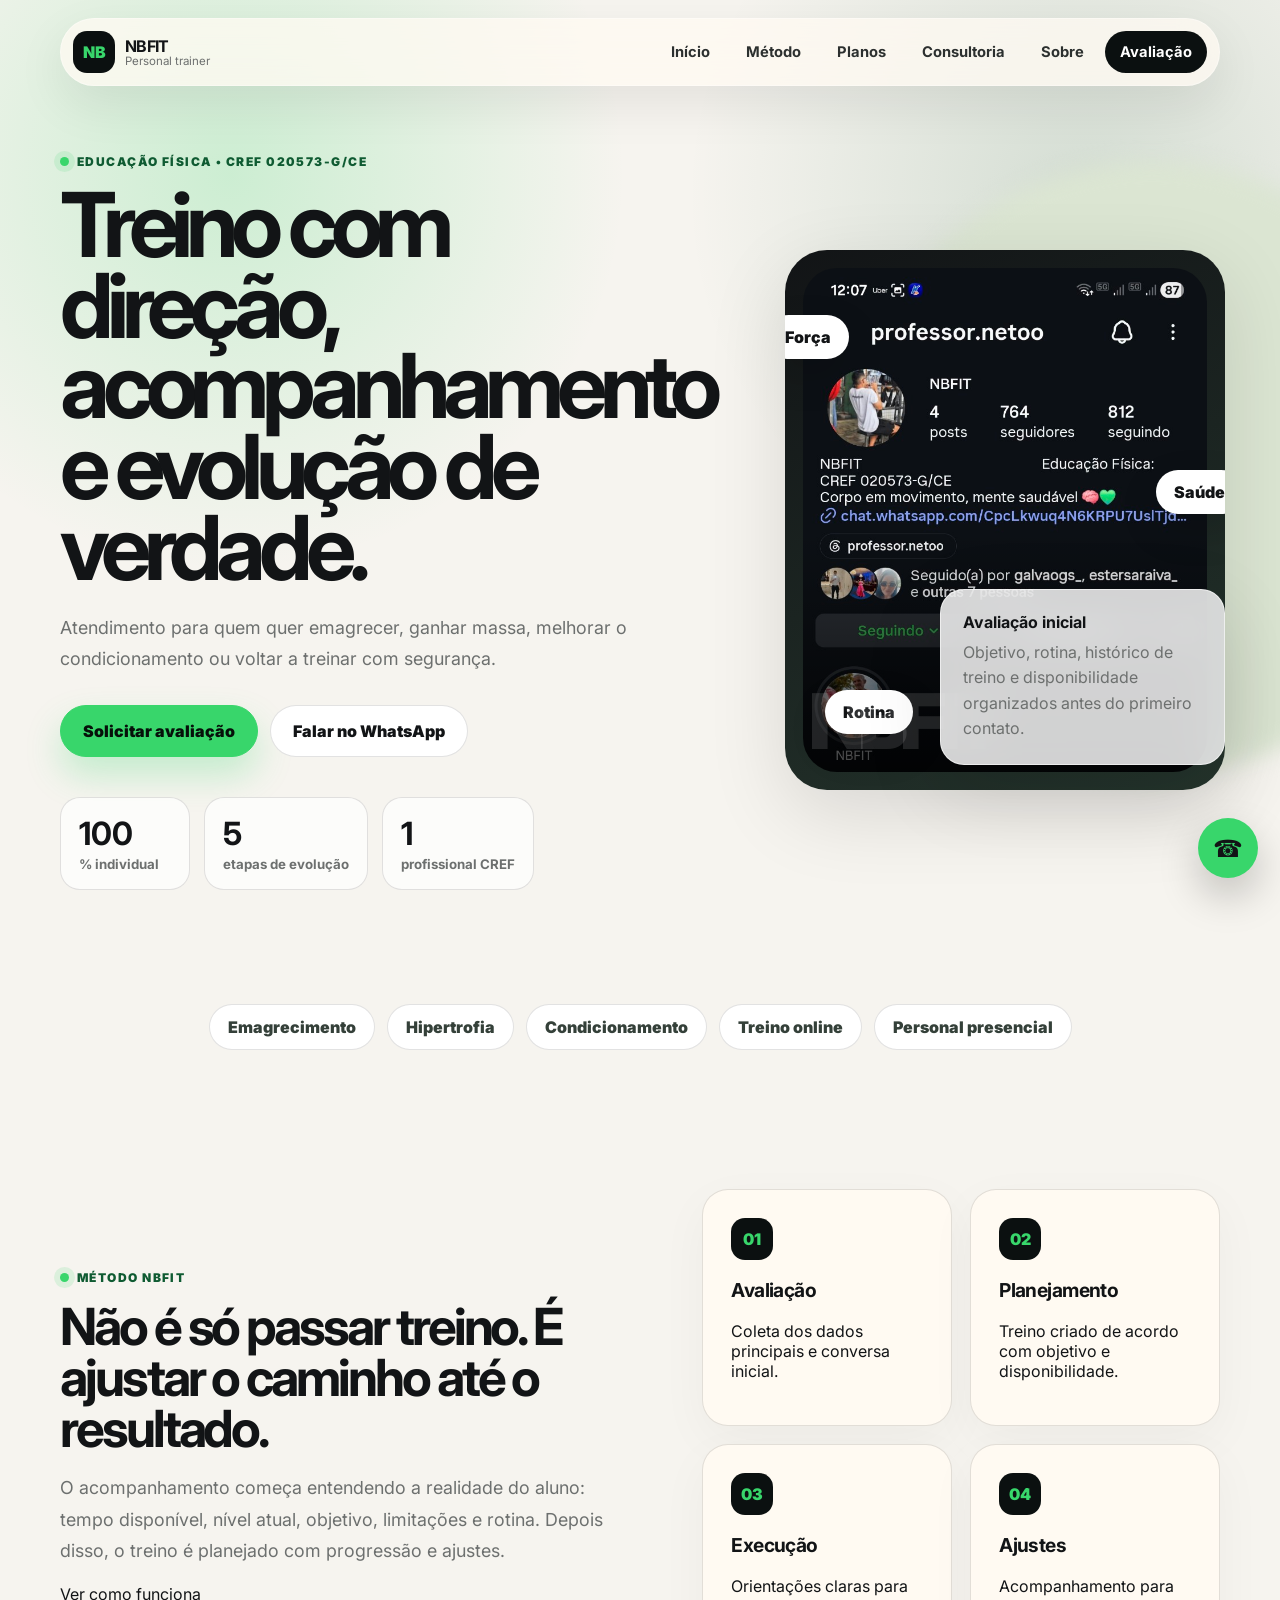
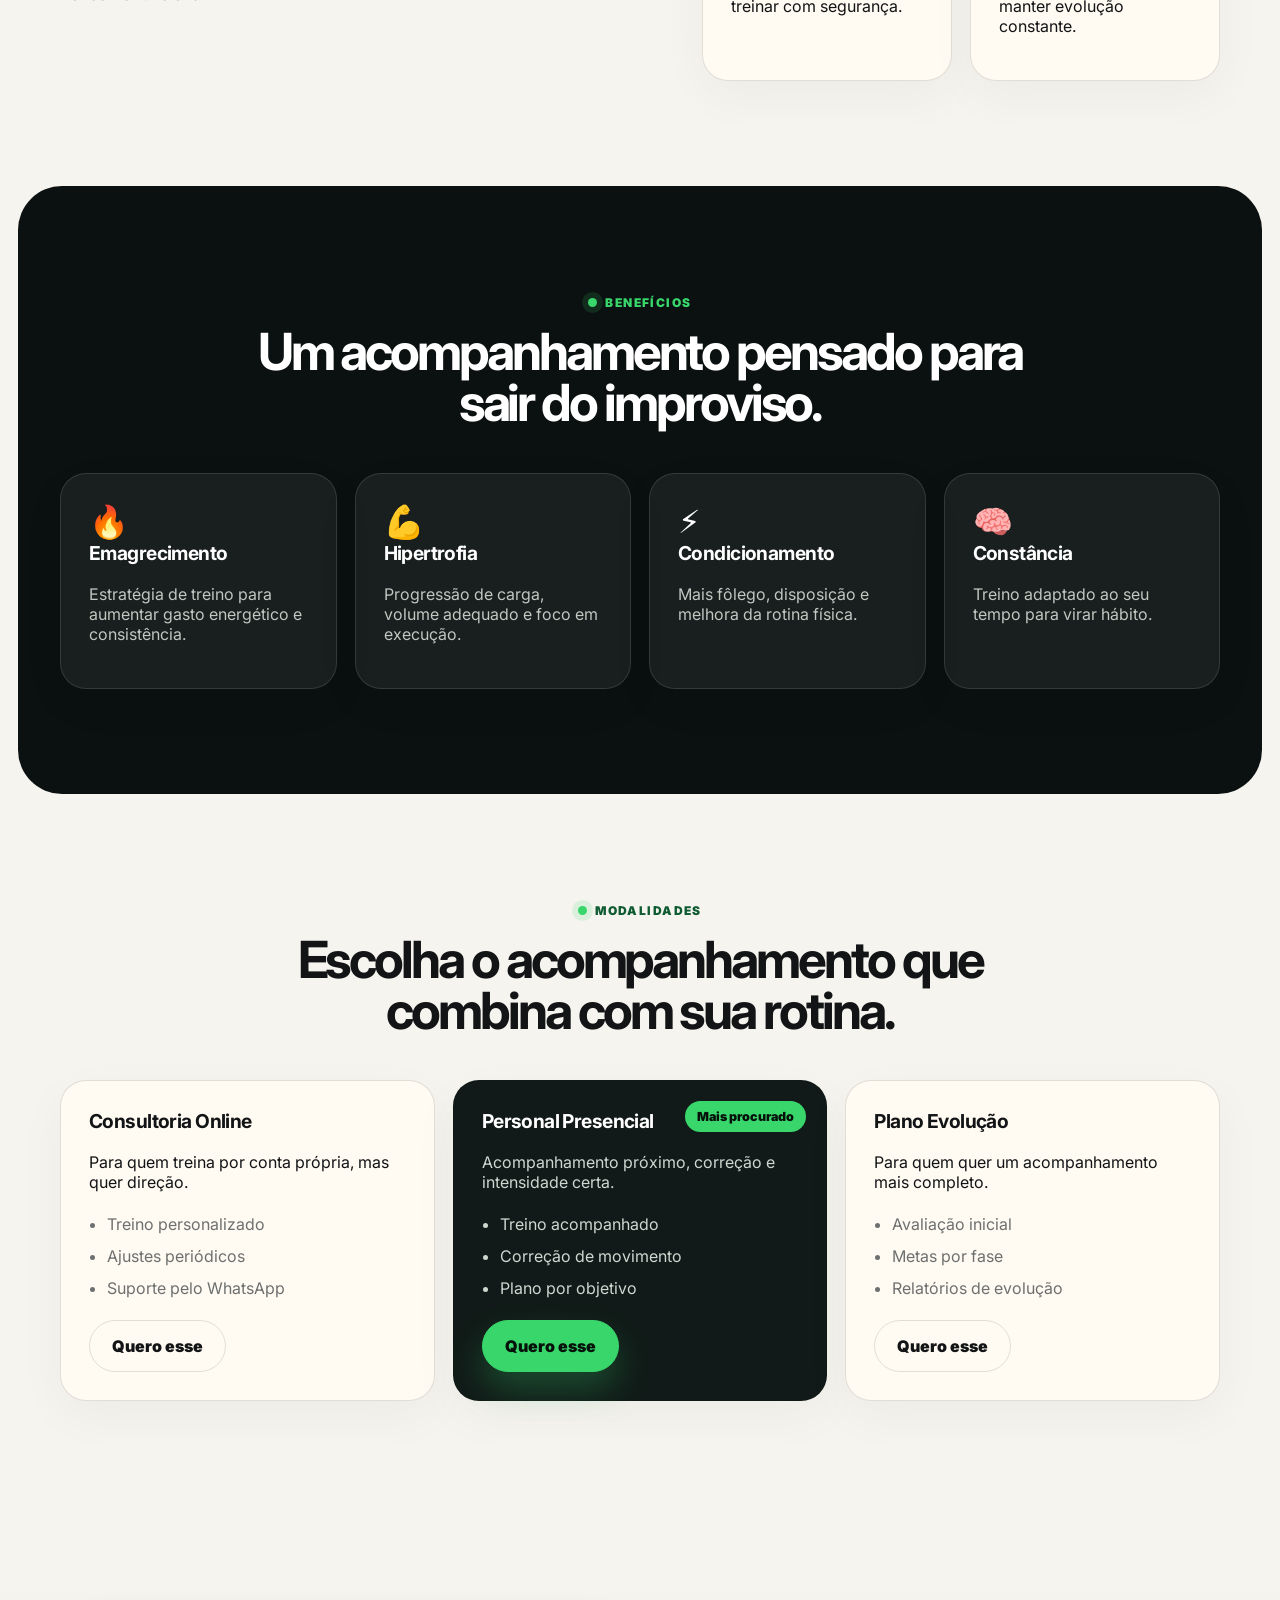
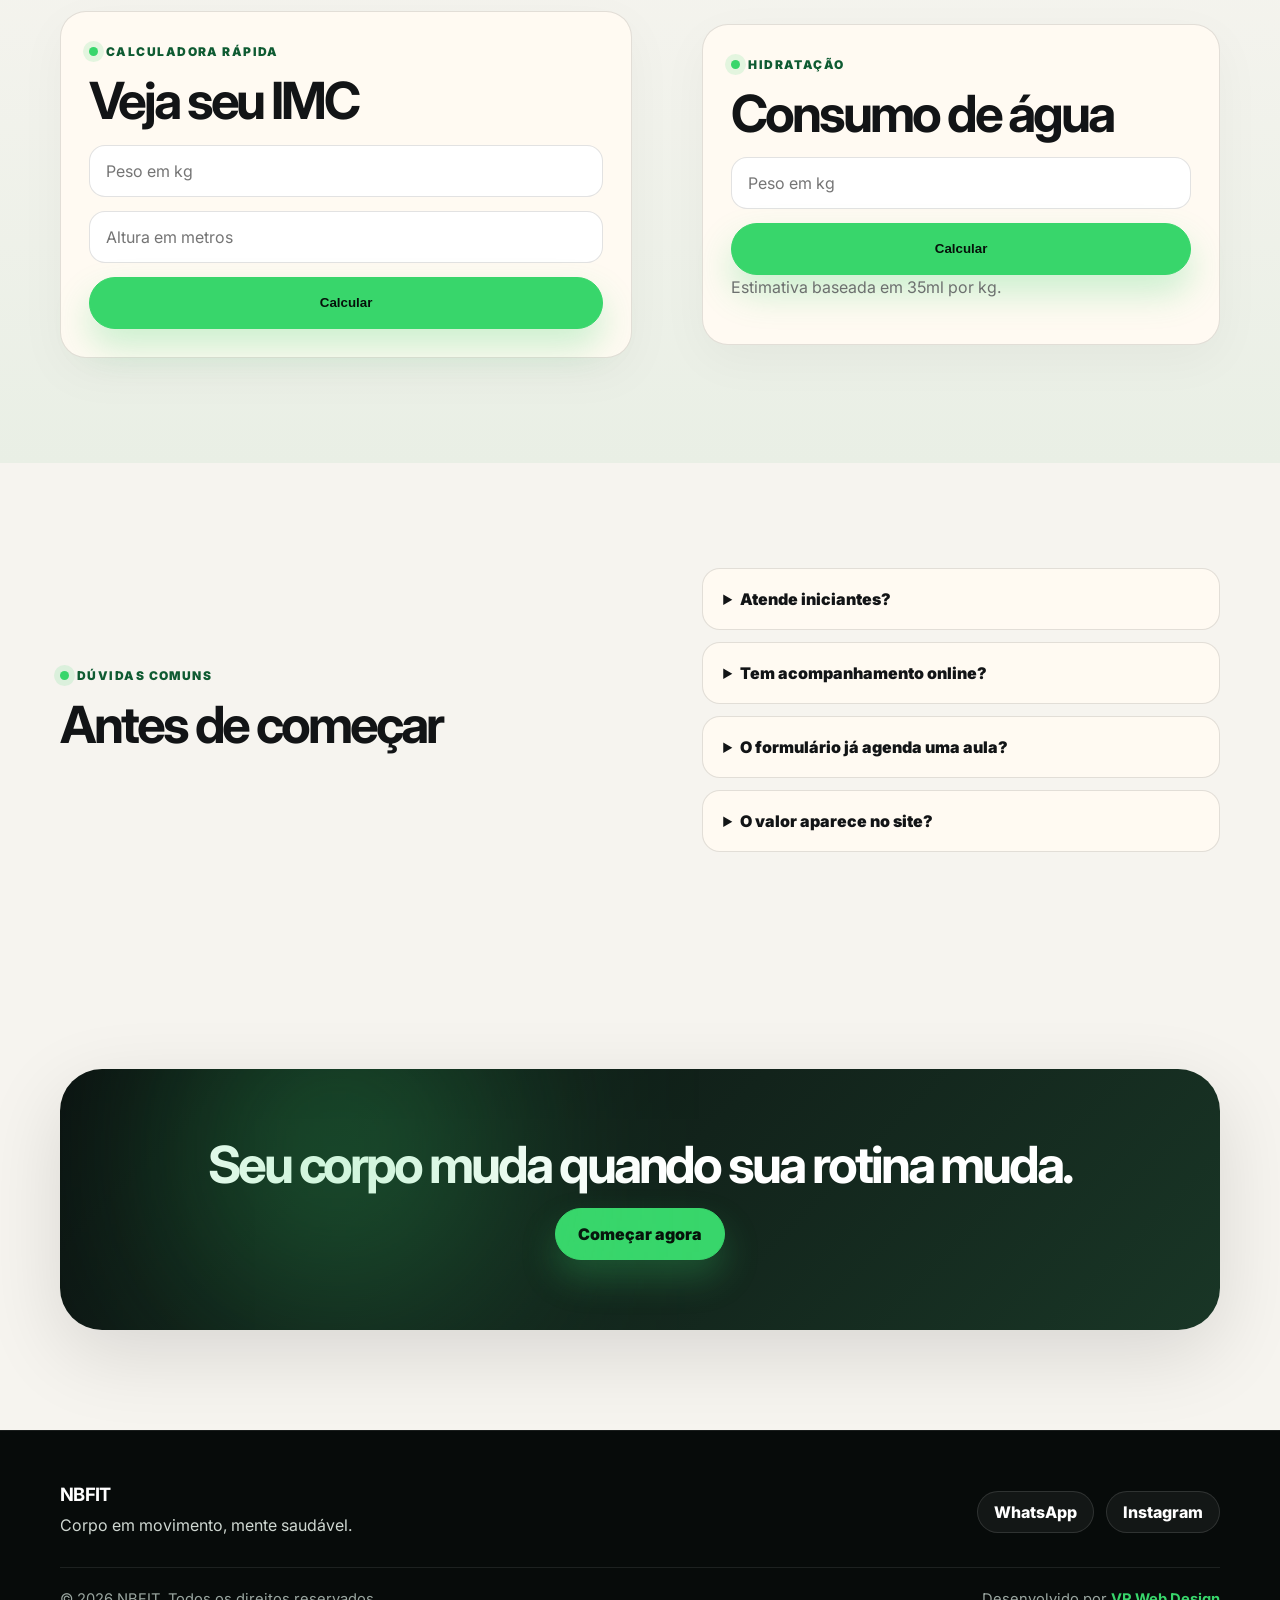
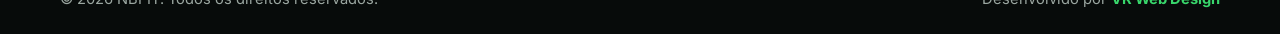
==== nbfit-site/index.html @ 63640c92 "Primeiro teste" ====
<!DOCTYPE html>
<html lang="pt-BR">
<head>
  <meta charset="UTF-8" />
  <meta name="viewport" content="width=device-width, initial-scale=1.0" />
  <title>NBFIT | Personal Trainer em Fortaleza</title>
  <meta name="description" content="Treinamento personalizado presencial e online com Educador Físico registrado no CREF. Avaliação inicial via WhatsApp." />
  <link rel="preconnect" href="https://fonts.googleapis.com">
  <link rel="preconnect" href="https://fonts.gstatic.com" crossorigin>
  <link href="https://fonts.googleapis.com/css2?family=Inter:wght@400;500;600;700;800;900&display=swap" rel="stylesheet">
  <link rel="stylesheet" href="css/style.css" />
</head>
<body>
  <header class="site-header" data-header>
    <a class="brand" href="index.html" aria-label="NBFIT início">
      <span class="brand-mark">NB</span>
      <span><strong>NBFIT</strong><small>Personal trainer</small></span>
    </a>

    <button class="nav-toggle" data-nav-toggle aria-label="Abrir menu"><span></span><span></span><span></span></button>

    <nav class="nav" data-nav>
      <a href="#inicio">Início</a>
      <a href="#metodo">Método</a>
      <a href="#planos">Planos</a>
      <a href="consultoria.html">Consultoria</a>
      <a href="sobre.html">Sobre</a>
      <a href="avaliacao.html" class="nav-cta">Avaliação</a>
    </nav>
  </header>

  <main>
    <section class="hero" id="inicio">
      <div class="hero-bg"></div>
      <div class="container hero-grid">
        <div class="hero-copy reveal">
          <span class="eyebrow">Educação Física • CREF 020573-G/CE</span>
          <h1>Treino com direção, acompanhamento e evolução de verdade.</h1>
          <p>Atendimento para quem quer emagrecer, ganhar massa, melhorar o condicionamento ou voltar a treinar com segurança.</p>
          <div class="hero-actions">
            <a class="btn primary" href="avaliacao.html">Solicitar avaliação</a>
            <a class="btn ghost" data-whatsapp-simple href="#">Falar no WhatsApp</a>
          </div>
          <div class="hero-stats" aria-label="Indicadores">
            <div><strong data-count="100">0</strong><span>% individual</span></div>
            <div><strong data-count="5">0</strong><span>etapas de evolução</span></div>
            <div><strong data-count="1">0</strong><span>profissional CREF</span></div>
          </div>
        </div>

        <div class="hero-card reveal delay-1">
          <div class="profile-orbit">
            <div class="profile-photo"></div>
            <span class="orbit-item one">Força</span>
            <span class="orbit-item two">Saúde</span>
            <span class="orbit-item three">Rotina</span>
          </div>
          <div class="mini-panel glass">
            <strong>Avaliação inicial</strong>
            <p>Objetivo, rotina, histórico de treino e disponibilidade organizados antes do primeiro contato.</p>
          </div>
        </div>
      </div>
    </section>

    <section class="section logos-strip">
      <div class="container strip-grid reveal">
        <span>Emagrecimento</span>
        <span>Hipertrofia</span>
        <span>Condicionamento</span>
        <span>Treino online</span>
        <span>Personal presencial</span>
      </div>
    </section>

    <section class="section" id="metodo">
      <div class="container two-col">
        <div class="section-copy reveal">
          <span class="eyebrow">Método NBFIT</span>
          <h2>Não é só passar treino. É ajustar o caminho até o resultado.</h2>
          <p>O acompanhamento começa entendendo a realidade do aluno: tempo disponível, nível atual, objetivo, limitações e rotina. Depois disso, o treino é planejado com progressão e ajustes.</p>
          <a href="consultoria.html" class="text-link">Ver como funciona</a>
        </div>
        <div class="steps reveal delay-1">
          <article><span>01</span><h3>Avaliação</h3><p>Coleta dos dados principais e conversa inicial.</p></article>
          <article><span>02</span><h3>Planejamento</h3><p>Treino criado de acordo com objetivo e disponibilidade.</p></article>
          <article><span>03</span><h3>Execução</h3><p>Orientações claras para treinar com segurança.</p></article>
          <article><span>04</span><h3>Ajustes</h3><p>Acompanhamento para manter evolução constante.</p></article>
        </div>
      </div>
    </section>

    <section class="section dark-section">
      <div class="container">
        <div class="section-heading reveal">
          <span class="eyebrow">Benefícios</span>
          <h2>Um acompanhamento pensado para sair do improviso.</h2>
        </div>
        <div class="benefit-grid">
          <article class="benefit-card reveal"><span>🔥</span><h3>Emagrecimento</h3><p>Estratégia de treino para aumentar gasto energético e consistência.</p></article>
          <article class="benefit-card reveal"><span>💪</span><h3>Hipertrofia</h3><p>Progressão de carga, volume adequado e foco em execução.</p></article>
          <article class="benefit-card reveal"><span>⚡</span><h3>Condicionamento</h3><p>Mais fôlego, disposição e melhora da rotina física.</p></article>
          <article class="benefit-card reveal"><span>🧠</span><h3>Constância</h3><p>Treino adaptado ao seu tempo para virar hábito.</p></article>
        </div>
      </div>
    </section>

    <section class="section" id="planos">
      <div class="container">
        <div class="section-heading reveal">
          <span class="eyebrow">Modalidades</span>
          <h2>Escolha o acompanhamento que combina com sua rotina.</h2>
        </div>
        <div class="pricing-grid">
          <article class="price-card reveal">
            <h3>Consultoria Online</h3>
            <p>Para quem treina por conta própria, mas quer direção.</p>
            <ul><li>Treino personalizado</li><li>Ajustes periódicos</li><li>Suporte pelo WhatsApp</li></ul>
            <a href="avaliacao.html?plano=consultoria-online" class="btn outline">Quero esse</a>
          </article>
          <article class="price-card featured reveal delay-1">
            <div class="badge">Mais procurado</div>
            <h3>Personal Presencial</h3>
            <p>Acompanhamento próximo, correção e intensidade certa.</p>
            <ul><li>Treino acompanhado</li><li>Correção de movimento</li><li>Plano por objetivo</li></ul>
            <a href="avaliacao.html?plano=personal-presencial" class="btn primary">Quero esse</a>
          </article>
          <article class="price-card reveal delay-2">
            <h3>Plano Evolução</h3>
            <p>Para quem quer um acompanhamento mais completo.</p>
            <ul><li>Avaliação inicial</li><li>Metas por fase</li><li>Relatórios de evolução</li></ul>
            <a href="avaliacao.html?plano=plano-evolucao" class="btn outline">Quero esse</a>
          </article>
        </div>
      </div>
    </section>

    <section class="section tools-section">
      <div class="container tools-grid">
        <div class="tool-card reveal">
          <span class="eyebrow">Calculadora rápida</span>
          <h2>Veja seu IMC</h2>
          <form class="mini-form" data-imc-form>
            <input type="number" step="0.1" name="peso" placeholder="Peso em kg" required>
            <input type="number" step="0.01" name="altura" placeholder="Altura em metros" required>
            <button class="btn primary" type="submit">Calcular</button>
          </form>
          
        </div>
        <div class="tool-card reveal delay-1">
          <span class="eyebrow">Hidratação</span>
          <h2>Consumo de água</h2>
          <form class="mini-form" data-water-form>
            <input type="number" step="0.1" name="peso" placeholder="Peso em kg" required>
            <button class="btn primary" type="submit">Calcular</button>
          </form>
          <p class="result" data-water-result>Estimativa baseada em 35ml por kg.</p>
        </div>
      </div>
    </section>

    <section class="section faq-section">
      <div class="container two-col">
        <div class="section-copy reveal">
          <span class="eyebrow">Dúvidas comuns</span>
          <h2>Antes de começar</h2>
          
        </div>
        <div class="faq reveal delay-1">
          <details><summary>Atende iniciantes?</summary><p>Sim. O treino pode começar do zero, respeitando seu nível atual.</p></details>
          <details><summary>Tem acompanhamento online?</summary><p>Sim. A consultoria online é indicada para quem treina em academia, condomínio ou casa.</p></details>
          <details><summary>O formulário já agenda uma aula?</summary><p>Não. Ele envia suas informações pelo WhatsApp para iniciar a avaliação.</p></details>
          <details><summary>O valor aparece no site?</summary><p>A proposta pode variar conforme modalidade, frequência e objetivo.</p></details>
        </div>
      </div>
    </section>

    <section class="cta-final reveal">
      <div class="container cta-box">
        <h2>Seu corpo muda quando sua rotina muda.</h2>
       
        <a class="btn primary" href="avaliacao.html">Começar agora</a>
      </div>
    </section>
  </main>

  <footer class="footer">
  <div class="container footer-content">
    <div class="footer-brand">
      <strong>NBFIT</strong>
      <p>Corpo em movimento, mente saudável.</p>
    </div>
    <div class="footer-contact">
      <a data-whatsapp-simple href="#">WhatsApp</a>
      <a href="https://www.instagram.com/professor.netoo" target="_blank" rel="noopener">Instagram</a>
    </div>
  </div>
  <div class="container footer-bottom">
    <span>© 2026 NBFIT. Todos os direitos reservados.</span>
    <span>Desenvolvido por <strong>VR Web Design</strong></span>
  </div>
</footer>

  <a class="floating-whatsapp" data-whatsapp-simple href="#" aria-label="Falar no WhatsApp">☎</a>
  <script src="js/script.js"></script>
</body>
</html>
---- nbfit-site/css/style.css ----
:root{--bg:#f6f4ef;--paper:#fffaf2;--ink:#121416;--muted:#6d706f;--line:rgba(18,20,22,.12);--green:#38d66b;--green-dark:#0f5b32;--dark:#0b1010;--dark-2:#111a18;--radius:26px;--shadow:0 24px 80px rgba(0,0,0,.12)}*{box-sizing:border-box}html{scroll-behavior:smooth}body{margin:0;font-family:Inter,system-ui,sans-serif;background:var(--bg);color:var(--ink);overflow-x:hidden}a{color:inherit;text-decoration:none}img{max-width:100%;display:block}.container{width:min(1160px,calc(100% - 40px));margin:auto}.site-header{position:fixed;top:18px;left:50%;transform:translateX(-50%);z-index:50;width:min(1160px,calc(100% - 28px));display:flex;align-items:center;justify-content:space-between;padding:12px;border:1px solid rgba(255,255,255,.35);background:rgba(255,250,242,.76);backdrop-filter:blur(18px);border-radius:999px;box-shadow:0 18px 50px rgba(0,0,0,.08);transition:.25s}.site-header.scrolled{top:10px;background:rgba(255,250,242,.92)}.brand{display:flex;align-items:center;gap:10px}.brand-mark{width:42px;height:42px;display:grid;place-items:center;border-radius:14px;background:var(--dark);color:var(--green);font-weight:900}.brand strong{display:block;letter-spacing:-.04em}.brand small{display:block;color:var(--muted);font-size:.72rem;margin-top:-2px}.nav{display:flex;align-items:center;gap:6px}.nav a{padding:12px 15px;border-radius:999px;color:#2c302f;font-weight:700;font-size:.92rem}.nav a:hover,.nav-cta{background:var(--dark)!important;color:white!important}.nav-toggle{display:none;background:none;border:0;padding:10px}.nav-toggle span{display:block;width:24px;height:2px;background:#111;margin:5px}.hero{position:relative;min-height:100vh;padding:150px 0 80px;display:flex;align-items:center;isolation:isolate}.hero-bg{position:absolute;inset:0;background:radial-gradient(circle at 18% 18%,rgba(56,214,107,.22),transparent 30%),radial-gradient(circle at 85% 20%,rgba(15,91,50,.15),transparent 30%);z-index:-1}.hero:after{content:"";position:absolute;right:-14vw;top:18vh;width:48vw;height:48vw;background:#dbe5d2;border-radius:50%;filter:blur(10px);z-index:-1}.hero-grid,.two-col,.tools-grid,.page-grid,.form-layout{display:grid;grid-template-columns:1.05fr .95fr;gap:70px;align-items:center}.eyebrow{display:inline-flex;align-items:center;gap:8px;font-weight:900;text-transform:uppercase;letter-spacing:.12em;font-size:.75rem;color:var(--green-dark);margin-bottom:16px}.eyebrow:before{content:"";width:9px;height:9px;background:var(--green);border-radius:50%;box-shadow:0 0 0 6px rgba(56,214,107,.14)}h1,h2,h3,p{margin-top:0}h1{font-size:clamp(2.8rem,7vw,6.7rem);line-height:.9;letter-spacing:-.08em;margin-bottom:24px}h2{font-size:clamp(2rem,4vw,4rem);line-height:1;letter-spacing:-.06em;margin-bottom:18px}h3{font-size:1.2rem;letter-spacing:-.03em}.hero-copy p,.section-copy p,.section-heading p,.page-hero p{font-size:1.12rem;line-height:1.75;color:var(--muted);max-width:650px}.hero-actions{display:flex;gap:12px;flex-wrap:wrap;margin-top:30px}.btn{display:inline-flex;align-items:center;justify-content:center;min-height:52px;padding:0 22px;border-radius:999px;border:1px solid var(--line);font-weight:900;cursor:pointer;transition:.25s}.btn:hover{transform:translateY(-3px)}.btn.primary{background:var(--green);color:#06110a;border-color:var(--green);box-shadow:0 18px 35px rgba(56,214,107,.26)}.btn.ghost{background:white}.btn.outline{background:transparent}.btn.full{width:100%;border:0}.hero-stats{display:flex;gap:14px;margin-top:40px;flex-wrap:wrap}.hero-stats div{background:rgba(255,255,255,.7);border:1px solid var(--line);border-radius:20px;padding:16px 18px;min-width:130px}.hero-stats strong{display:block;font-size:2rem}.hero-stats span{color:var(--muted);font-weight:700;font-size:.83rem}.hero-card{min-height:590px;position:relative;display:grid;place-items:center}.profile-orbit{position:relative;width:min(440px,85vw);height:min(540px,100vw);border-radius:42px;background:linear-gradient(155deg,#121416,#24342c);box-shadow:var(--shadow);overflow:hidden}.profile-photo{position:absolute;inset:18px;border-radius:34px;background:linear-gradient(to top,rgba(0,0,0,.72),transparent 48%),url('../assets/img/referencia-instagram.jpg') center top/cover}.profile-orbit:after{content:"NBFIT";position:absolute;left:24px;bottom:22px;font-size:4.8rem;font-weight:900;letter-spacing:-.1em;color:rgba(255,255,255,.12)}.orbit-item{position:absolute;background:white;border-radius:999px;padding:12px 18px;font-weight:900;box-shadow:0 16px 40px rgba(0,0,0,.14);animation:float 4s ease-in-out infinite}.one{top:65px;left:-18px}.two{right:-18px;top:220px;animation-delay:.5s}.three{left:40px;bottom:56px;animation-delay:1s}.glass{position:absolute;right:0;bottom:50px;width:285px;background:rgba(255,255,255,.82);backdrop-filter:blur(18px);border:1px solid rgba(255,255,255,.6);border-radius:24px;padding:22px;box-shadow:var(--shadow)}.glass p{color:var(--muted);line-height:1.6;margin:8px 0 0}.section{padding:105px 0}.logos-strip{padding:34px 0}.strip-grid{display:flex;gap:12px;flex-wrap:wrap;justify-content:center}.strip-grid span{padding:12px 18px;background:#fff;border:1px solid var(--line);border-radius:999px;font-weight:900;color:#344039}.steps,.benefit-grid,.pricing-grid,.credential-grid,.timeline{display:grid;grid-template-columns:repeat(2,1fr);gap:18px}.steps article,.benefit-card,.price-card,.credential,.timeline article,.tool-card,.assessment-form,.form-aside{background:var(--paper);border:1px solid var(--line);border-radius:var(--radius);padding:28px;box-shadow:0 15px 50px rgba(0,0,0,.04);transition:.25s}.steps article:hover,.benefit-card:hover,.price-card:hover{transform:translateY(-6px)}.steps span,.credential span,.timeline span{display:inline-grid;place-items:center;width:42px;height:42px;border-radius:14px;background:var(--dark);color:var(--green);font-weight:900;margin-bottom:18px}.dark-section{background:var(--dark);color:#fff;border-radius:44px;margin:0 18px}.dark-section .eyebrow{color:var(--green)}.dark-section p{color:#bfc8c1}.section-heading{text-align:center;max-width:780px;margin:0 auto 44px}.benefit-grid{grid-template-columns:repeat(4,1fr)}.benefit-card{background:rgba(255,255,255,.06);border-color:rgba(255,255,255,.12)}.benefit-card span{font-size:2rem}.pricing-grid{grid-template-columns:repeat(3,1fr)}.price-card{position:relative}.price-card.featured{background:#111a18;color:white;transform:translateY(-18px)}.price-card.featured p,.price-card.featured li{color:#cfd7d1}.badge{position:absolute;right:20px;top:20px;background:var(--green);color:#06110a;font-weight:900;border-radius:999px;padding:8px 12px;font-size:.78rem}.price-card ul,.form-aside ul{padding-left:18px;color:var(--muted);line-height:2}.tools-section{background:linear-gradient(180deg,transparent,#e9efe5)}.mini-form,.assessment-form{display:grid;gap:14px}.mini-form input,.assessment-form input,.assessment-form select,.assessment-form textarea{width:100%;border:1px solid var(--line);background:white;border-radius:16px;min-height:52px;padding:0 16px;font:inherit;outline:none}.assessment-form textarea{padding-top:15px;resize:vertical}.form-row{display:grid;grid-template-columns:1fr 1fr;gap:14px}label{font-weight:800;color:#28302b}label input,label select,label textarea{margin-top:8px}.result,.form-note{color:var(--muted);line-height:1.6}.faq details{background:var(--paper);border:1px solid var(--line);border-radius:18px;margin-bottom:12px;padding:20px}.faq summary{cursor:pointer;font-weight:900}.faq p{color:var(--muted);line-height:1.7;margin:14px 0 0}.cta-final{padding:100px 0}.cta-box{text-align:center;background:linear-gradient(135deg,var(--dark),#193626);color:white;border-radius:42px;padding:70px 28px;box-shadow:var(--shadow);position:relative;overflow:hidden}.cta-box:before{content:"";position:absolute;width:280px;height:280px;background:var(--green);filter:blur(110px);opacity:.35;left:12%;top:-60px}.cta-box p{color:#cfd7d1}.footer{padding:40px 0;background:#070b0a;color:white}.footer-grid{display:flex;justify-content:space-between;gap:30px;flex-wrap:wrap}.footer a{display:block;color:#cfd7d1;margin:8px 0}.floating-whatsapp{position:fixed;right:22px;bottom:22px;width:60px;height:60px;border-radius:50%;background:var(--green);display:grid;place-items:center;font-size:1.5rem;font-weight:900;box-shadow:0 18px 40px rgba(0,0,0,.22);z-index:40}.page-hero{padding:160px 0 80px;min-height:78vh;display:flex;align-items:center;background:radial-gradient(circle at 20% 20%,rgba(56,214,107,.18),transparent 32%)}.page-hero.compact{min-height:52vh}.about-photo{min-height:520px;border-radius:42px;background:linear-gradient(to top,rgba(0,0,0,.65),transparent 50%),url('../assets/img/referencia-instagram.jpg') center top/cover;box-shadow:var(--shadow)}.credential-grid{grid-template-columns:repeat(3,1fr)}.values-list{font-size:1.1rem;line-height:1.8}.timeline{grid-template-columns:repeat(4,1fr);align-items:stretch}.form-section{padding-top:40px}.form-layout{align-items:start}.assessment-form{background:white}.form-aside{position:sticky;top:110px;background:var(--dark);color:white}.form-aside p,.form-aside li{color:#cfd7d1}.reveal{opacity:0;transform:translateY(28px);transition:opacity .7s ease,transform .7s ease}.reveal.show{opacity:1;transform:none}.delay-1{transition-delay:.12s}.delay-2{transition-delay:.24s}@keyframes float{0%,100%{transform:translateY(0)}50%{transform:translateY(-12px)}}@media(max-width:900px){.nav-toggle{display:block}.nav{position:fixed;left:0;right:0;top:74px;margin:auto;width:calc(100% - 28px);display:none;grid-template-columns:1fr;background:white;border-radius:24px;padding:14px;box-shadow:var(--shadow)}.nav.open{display:grid}.nav a{text-align:center}.hero-grid,.two-col,.tools-grid,.page-grid,.form-layout{grid-template-columns:1fr;gap:36px}h1{font-size:3.3rem}.hero{padding-top:130px}.hero-card{min-height:500px}.glass{left:18px;right:auto;bottom:28px}.benefit-grid,.pricing-grid,.credential-grid,.timeline{grid-template-columns:1fr}.price-card.featured{transform:none}.section{padding:75px 0}.dark-section{border-radius:30px;margin:0 10px}.form-row{grid-template-columns:1fr}.form-aside{position:static}.footer-grid{display:grid}.profile-orbit{height:500px}}

/* Footer refinado */
.footer{padding:52px 0 26px;background:#070b0a;color:white;border-top:1px solid rgba(255,255,255,.08)}
.footer-content{display:flex;align-items:flex-start;justify-content:space-between;gap:30px;flex-wrap:wrap;padding-bottom:26px}
.footer-brand strong{font-size:1.15rem;letter-spacing:-.04em;color:#fff}
.footer-brand p{margin:8px 0 0;color:#cfd7d1;line-height:1.6}
.footer-contact{display:flex;gap:12px;flex-wrap:wrap}
.footer-contact a{display:inline-flex;align-items:center;justify-content:center;min-height:42px;padding:0 16px;border:1px solid rgba(255,255,255,.12);border-radius:999px;color:#fff;background:rgba(255,255,255,.05);font-weight:800;transition:.25s}
.footer-contact a:hover{background:var(--green);border-color:var(--green);color:#06110a;transform:translateY(-2px)}
.footer-bottom{display:flex;align-items:center;justify-content:space-between;gap:18px;flex-wrap:wrap;padding-top:22px;border-top:1px solid rgba(255,255,255,.09);color:#9aa6a0;font-size:.92rem}
.footer-bottom strong{color:var(--green)}
@media(max-width:700px){.footer-content,.footer-bottom{display:grid}.footer-contact{width:100%}.footer-contact a{flex:1}}
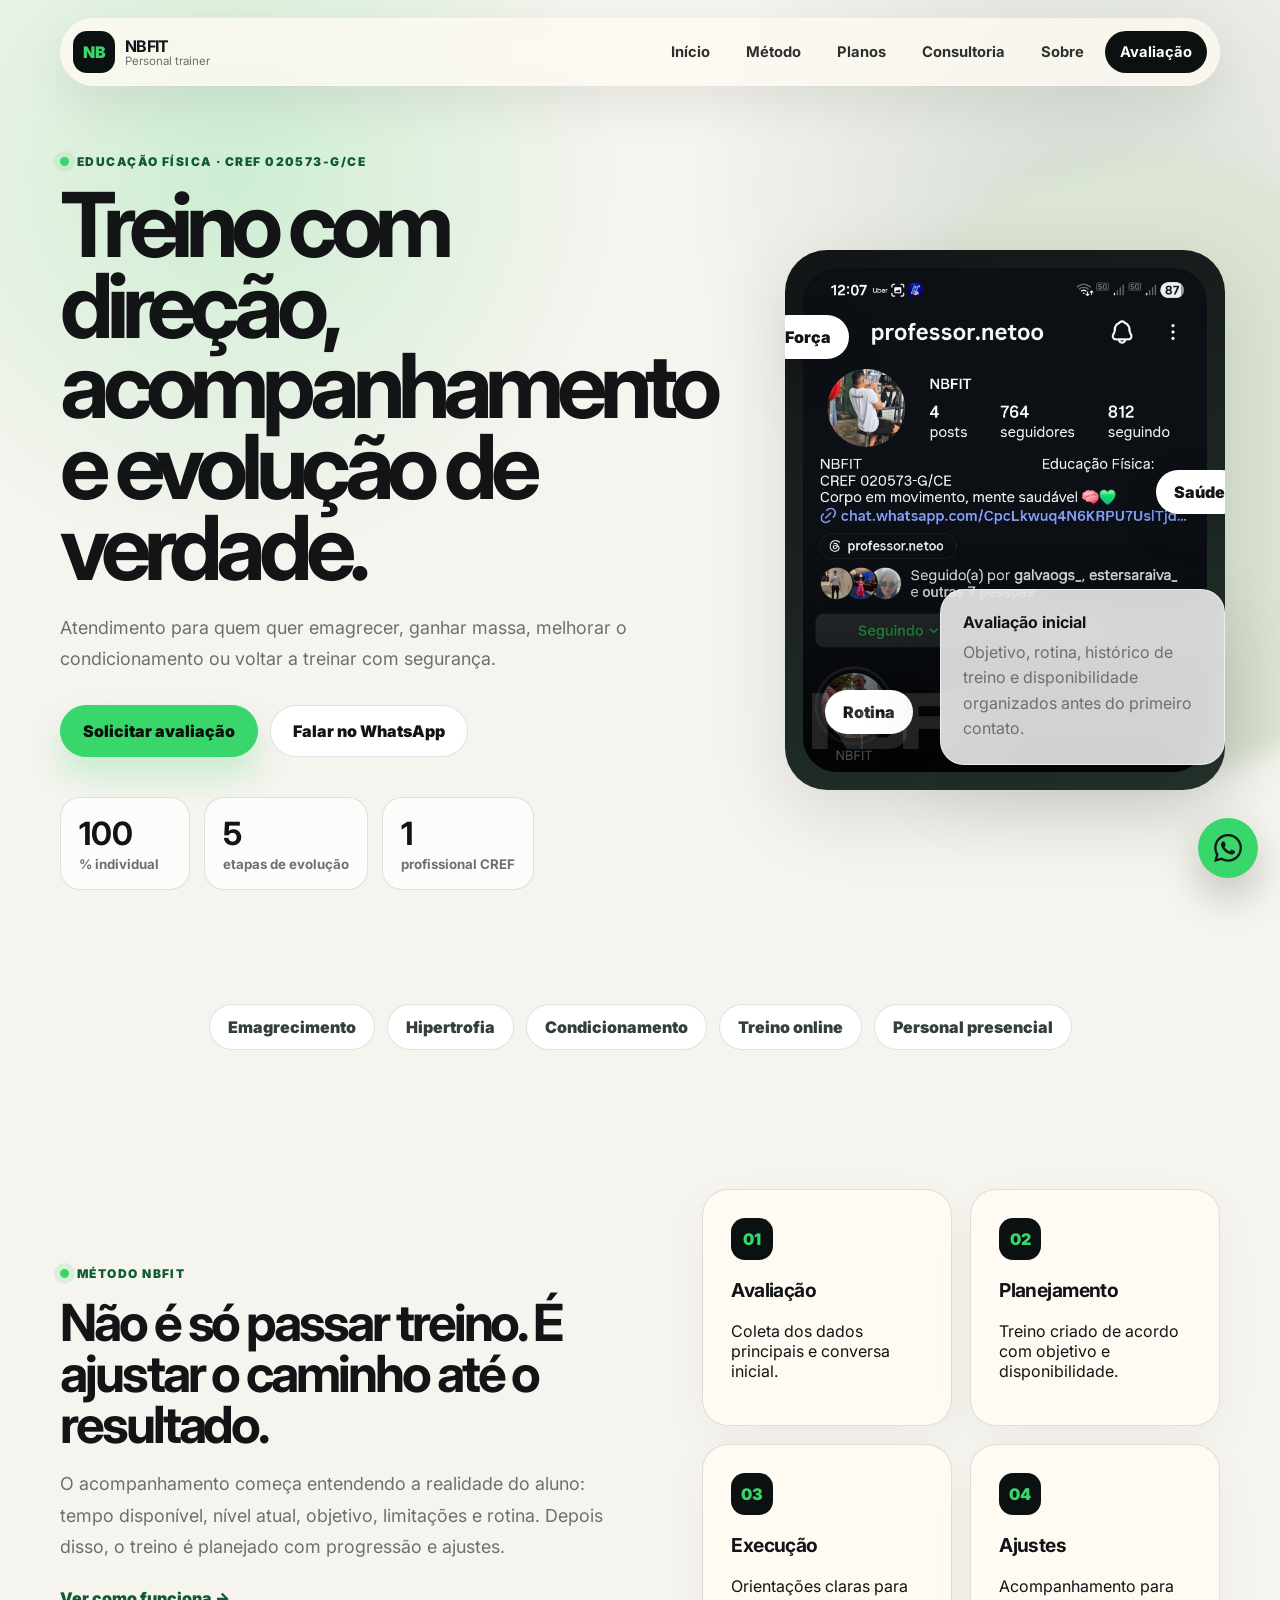
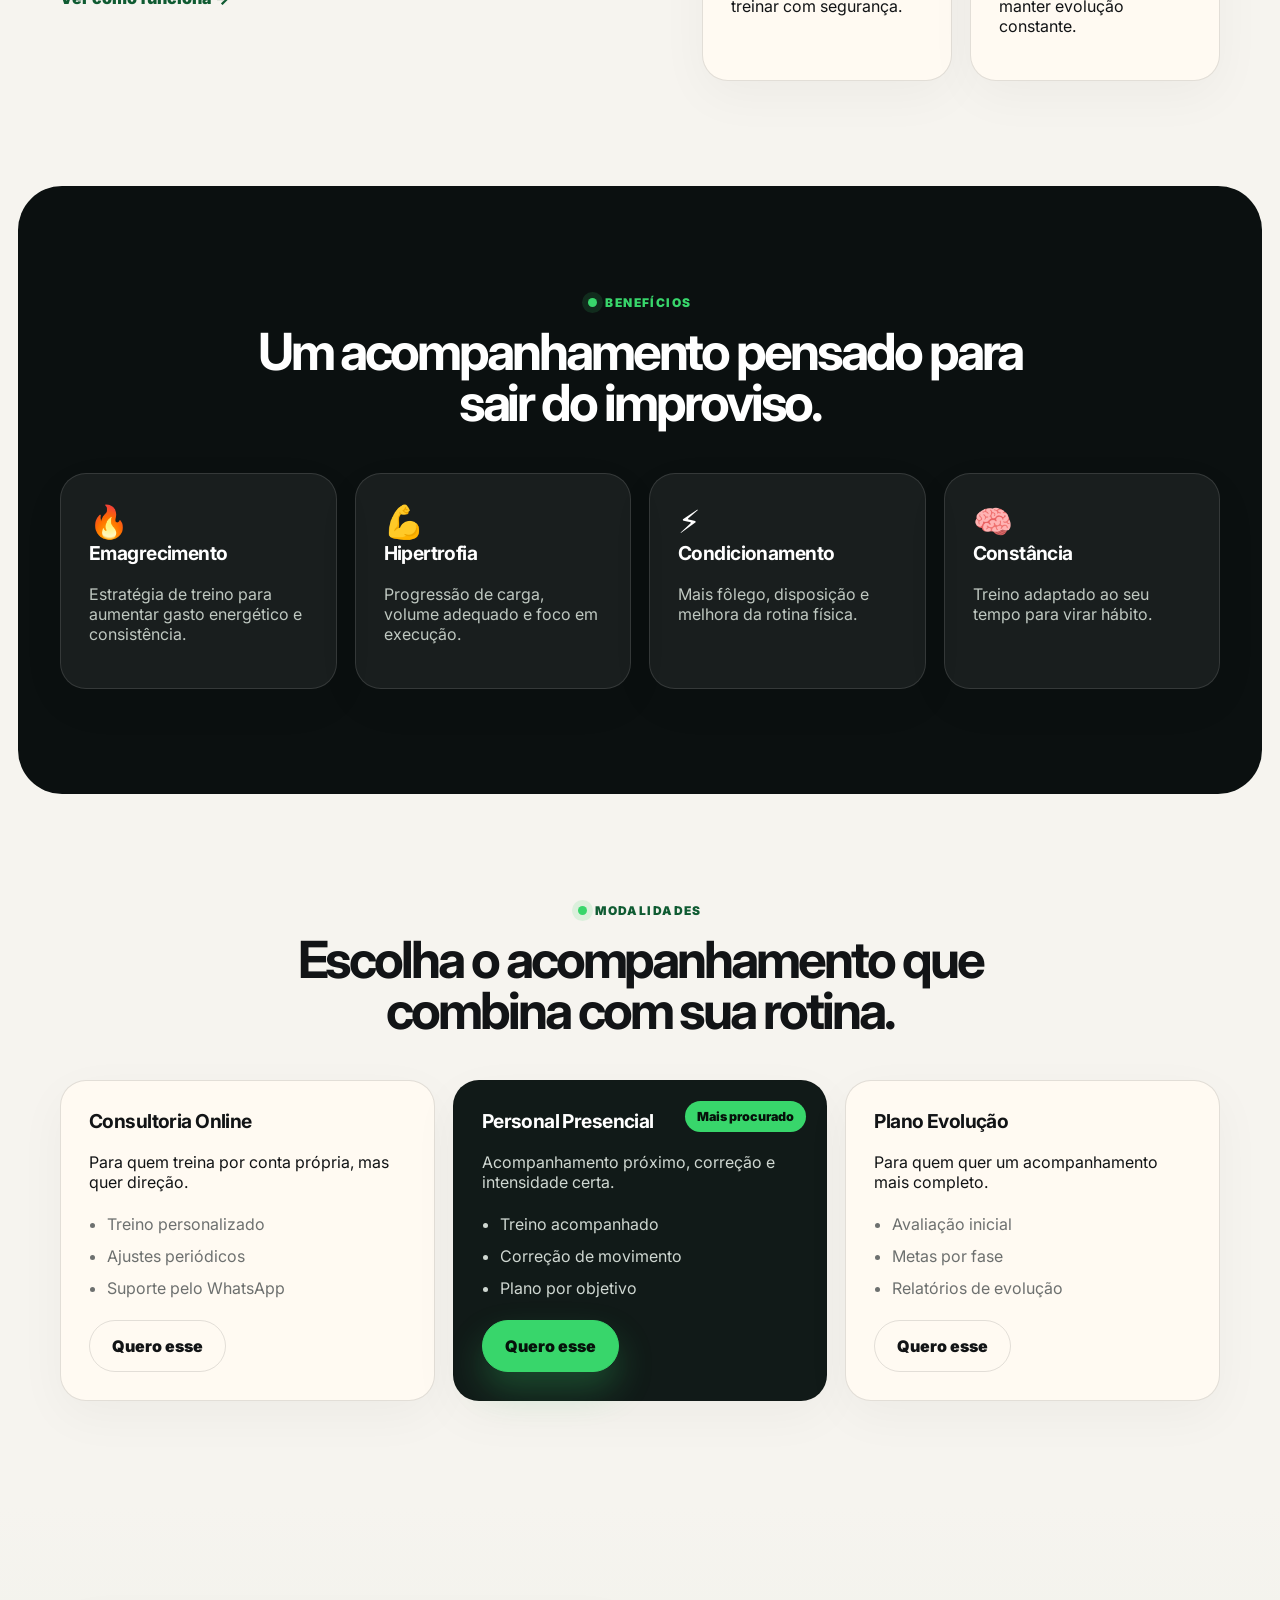
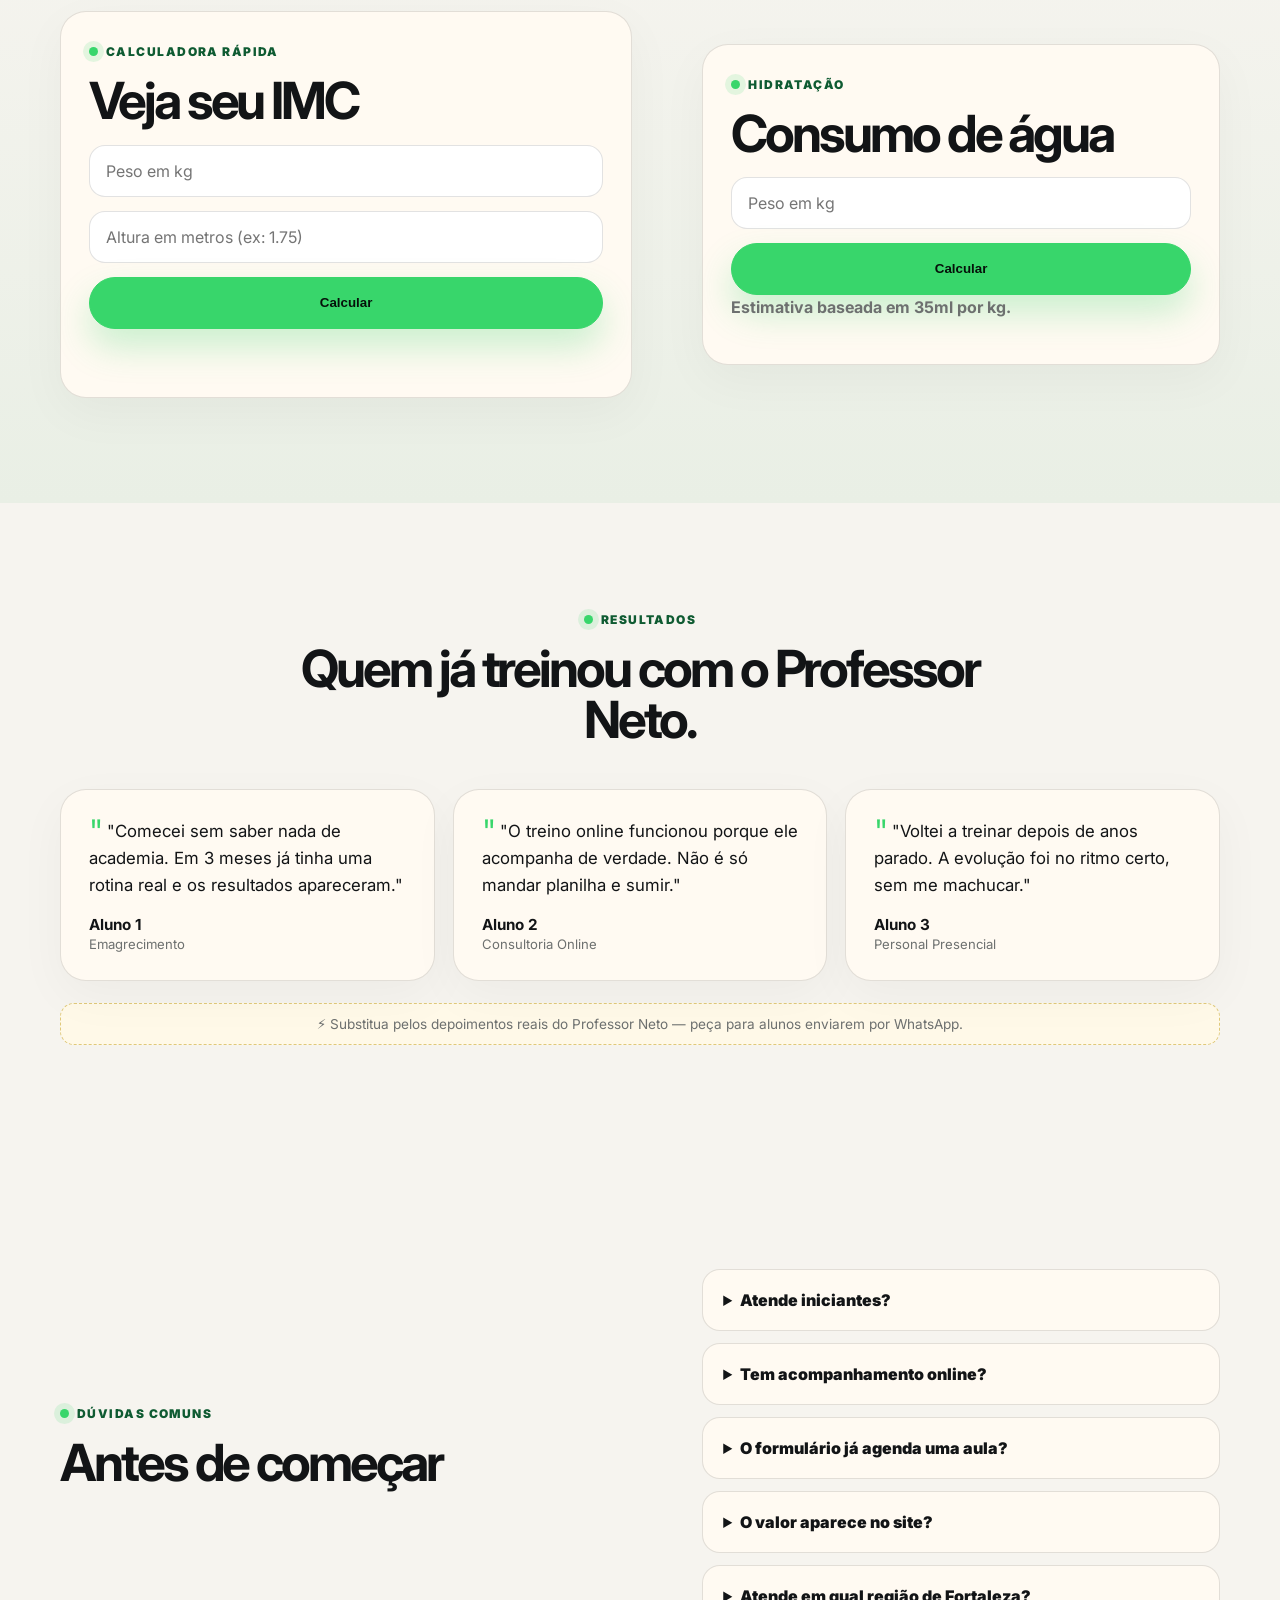
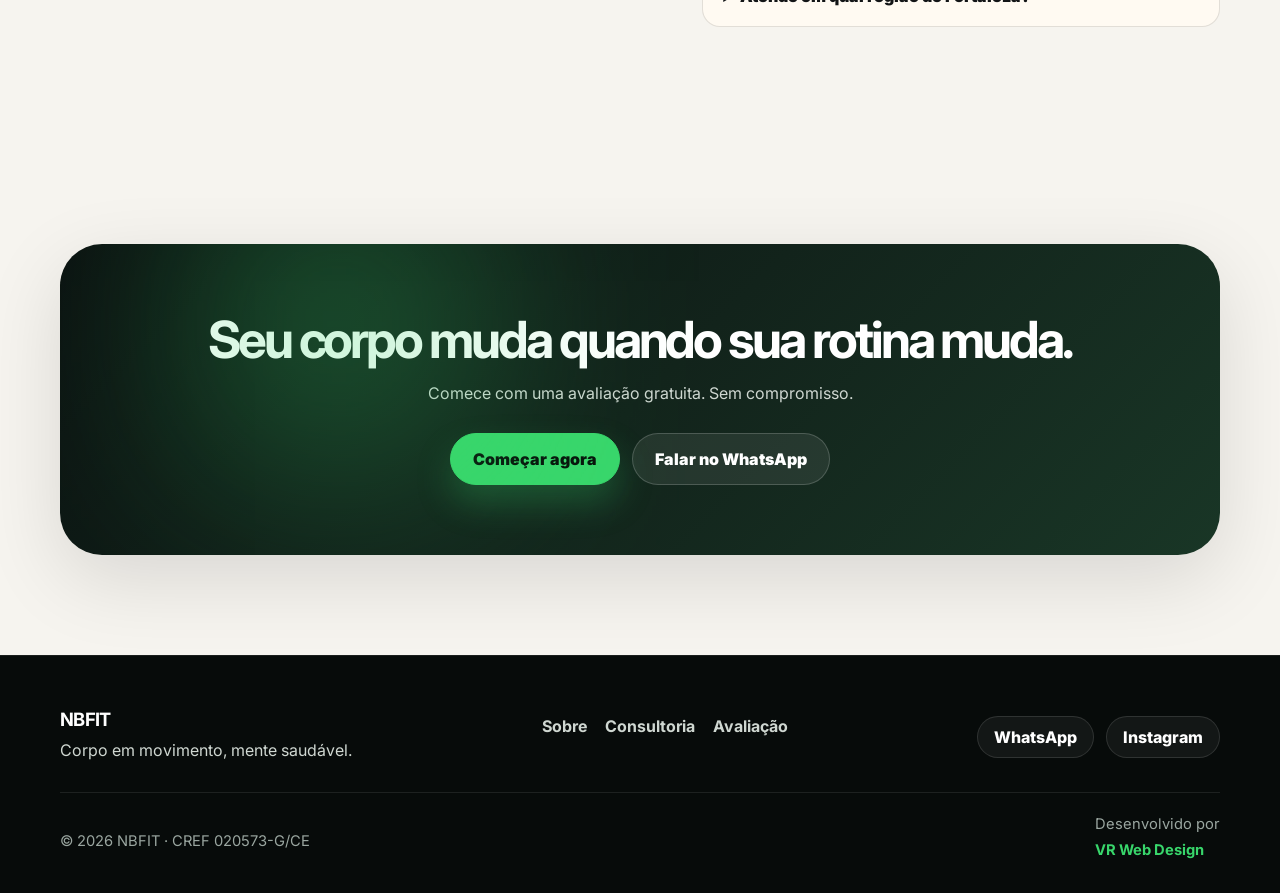
==== commit dc32baa5: "Ajuste detalhes Design" ====
--- a/nbfit-site/index.html
+++ b/nbfit-site/index.html
@@ -5,6 +5,9 @@
   <meta name="viewport" content="width=device-width, initial-scale=1.0" />
   <title>NBFIT | Personal Trainer em Fortaleza</title>
   <meta name="description" content="Treinamento personalizado presencial e online com Educador Físico registrado no CREF. Avaliação inicial via WhatsApp." />
+  <meta property="og:title" content="NBFIT | Personal Trainer em Fortaleza" />
+  <meta property="og:description" content="Treinamento personalizado com Educador Físico registrado no CREF. Avaliação inicial grátis via WhatsApp." />
+  <meta property="og:type" content="website" />
   <link rel="preconnect" href="https://fonts.googleapis.com">
   <link rel="preconnect" href="https://fonts.gstatic.com" crossorigin>
   <link href="https://fonts.googleapis.com/css2?family=Inter:wght@400;500;600;700;800;900&display=swap" rel="stylesheet">
@@ -16,9 +19,7 @@
       <span class="brand-mark">NB</span>
       <span><strong>NBFIT</strong><small>Personal trainer</small></span>
     </a>
-
     <button class="nav-toggle" data-nav-toggle aria-label="Abrir menu"><span></span><span></span><span></span></button>
-
     <nav class="nav" data-nav>
       <a href="#inicio">Início</a>
       <a href="#metodo">Método</a>
@@ -30,11 +31,12 @@
   </header>
 
   <main>
+    <!-- HERO -->
     <section class="hero" id="inicio">
       <div class="hero-bg"></div>
       <div class="container hero-grid">
         <div class="hero-copy reveal">
-          <span class="eyebrow">Educação Física • CREF 020573-G/CE</span>
+          <span class="eyebrow">Educação Física · CREF 020573-G/CE</span>
           <h1>Treino com direção, acompanhamento e evolução de verdade.</h1>
           <p>Atendimento para quem quer emagrecer, ganhar massa, melhorar o condicionamento ou voltar a treinar com segurança.</p>
           <div class="hero-actions">
@@ -63,7 +65,8 @@
       </div>
     </section>
 
-    <section class="section logos-strip">
+    <!-- STRIP -->
+    <section class="section logos-strip" aria-label="Especialidades">
       <div class="container strip-grid reveal">
         <span>Emagrecimento</span>
         <span>Hipertrofia</span>
@@ -73,13 +76,14 @@
       </div>
     </section>
 
+    <!-- MÉTODO -->
     <section class="section" id="metodo">
       <div class="container two-col">
         <div class="section-copy reveal">
           <span class="eyebrow">Método NBFIT</span>
           <h2>Não é só passar treino. É ajustar o caminho até o resultado.</h2>
           <p>O acompanhamento começa entendendo a realidade do aluno: tempo disponível, nível atual, objetivo, limitações e rotina. Depois disso, o treino é planejado com progressão e ajustes.</p>
-          <a href="consultoria.html" class="text-link">Ver como funciona</a>
+          <a href="consultoria.html" class="text-link">Ver como funciona →</a>
         </div>
         <div class="steps reveal delay-1">
           <article><span>01</span><h3>Avaliação</h3><p>Coleta dos dados principais e conversa inicial.</p></article>
@@ -90,6 +94,7 @@
       </div>
     </section>
 
+    <!-- BENEFÍCIOS -->
     <section class="section dark-section">
       <div class="container">
         <div class="section-heading reveal">
@@ -98,13 +103,14 @@
         </div>
         <div class="benefit-grid">
           <article class="benefit-card reveal"><span>🔥</span><h3>Emagrecimento</h3><p>Estratégia de treino para aumentar gasto energético e consistência.</p></article>
-          <article class="benefit-card reveal"><span>💪</span><h3>Hipertrofia</h3><p>Progressão de carga, volume adequado e foco em execução.</p></article>
-          <article class="benefit-card reveal"><span>⚡</span><h3>Condicionamento</h3><p>Mais fôlego, disposição e melhora da rotina física.</p></article>
-          <article class="benefit-card reveal"><span>🧠</span><h3>Constância</h3><p>Treino adaptado ao seu tempo para virar hábito.</p></article>
-        </div>
-      </div>
-    </section>
-
+          <article class="benefit-card reveal delay-1"><span>💪</span><h3>Hipertrofia</h3><p>Progressão de carga, volume adequado e foco em execução.</p></article>
+          <article class="benefit-card reveal delay-2"><span>⚡</span><h3>Condicionamento</h3><p>Mais fôlego, disposição e melhora da rotina física.</p></article>
+          <article class="benefit-card reveal delay-3"><span>🧠</span><h3>Constância</h3><p>Treino adaptado ao seu tempo para virar hábito.</p></article>
+        </div>
+      </div>
+    </section>
+
+    <!-- PLANOS -->
     <section class="section" id="planos">
       <div class="container">
         <div class="section-heading reveal">
@@ -115,43 +121,56 @@
           <article class="price-card reveal">
             <h3>Consultoria Online</h3>
             <p>Para quem treina por conta própria, mas quer direção.</p>
-            <ul><li>Treino personalizado</li><li>Ajustes periódicos</li><li>Suporte pelo WhatsApp</li></ul>
+            <ul>
+              <li>Treino personalizado</li>
+              <li>Ajustes periódicos</li>
+              <li>Suporte pelo WhatsApp</li>
+            </ul>
             <a href="avaliacao.html?plano=consultoria-online" class="btn outline">Quero esse</a>
           </article>
           <article class="price-card featured reveal delay-1">
             <div class="badge">Mais procurado</div>
             <h3>Personal Presencial</h3>
             <p>Acompanhamento próximo, correção e intensidade certa.</p>
-            <ul><li>Treino acompanhado</li><li>Correção de movimento</li><li>Plano por objetivo</li></ul>
+            <ul>
+              <li>Treino acompanhado</li>
+              <li>Correção de movimento</li>
+              <li>Plano por objetivo</li>
+            </ul>
             <a href="avaliacao.html?plano=personal-presencial" class="btn primary">Quero esse</a>
           </article>
           <article class="price-card reveal delay-2">
             <h3>Plano Evolução</h3>
             <p>Para quem quer um acompanhamento mais completo.</p>
-            <ul><li>Avaliação inicial</li><li>Metas por fase</li><li>Relatórios de evolução</li></ul>
+            <ul>
+              <li>Avaliação inicial</li>
+              <li>Metas por fase</li>
+              <li>Relatórios de evolução</li>
+            </ul>
             <a href="avaliacao.html?plano=plano-evolucao" class="btn outline">Quero esse</a>
           </article>
         </div>
       </div>
     </section>
 
+    <!-- FERRAMENTAS -->
     <section class="section tools-section">
       <div class="container tools-grid">
         <div class="tool-card reveal">
           <span class="eyebrow">Calculadora rápida</span>
           <h2>Veja seu IMC</h2>
           <form class="mini-form" data-imc-form>
-            <input type="number" step="0.1" name="peso" placeholder="Peso em kg" required>
-            <input type="number" step="0.01" name="altura" placeholder="Altura em metros" required>
+            <input type="number" step="0.1" min="30" max="300" name="peso" placeholder="Peso em kg" required>
+            <input type="number" step="0.01" min="1" max="2.5" name="altura" placeholder="Altura em metros (ex: 1.75)" required>
             <button class="btn primary" type="submit">Calcular</button>
           </form>
-          
+          <p class="result" data-imc-result></p>
         </div>
         <div class="tool-card reveal delay-1">
           <span class="eyebrow">Hidratação</span>
           <h2>Consumo de água</h2>
           <form class="mini-form" data-water-form>
-            <input type="number" step="0.1" name="peso" placeholder="Peso em kg" required>
+            <input type="number" step="0.1" min="30" max="300" name="peso" placeholder="Peso em kg" required>
             <button class="btn primary" type="submit">Calcular</button>
           </form>
           <p class="result" data-water-result>Estimativa baseada em 35ml por kg.</p>
@@ -159,49 +178,101 @@
       </div>
     </section>
 
+    <!-- DEPOIMENTOS -->
+    <section class="section testimonials-section">
+      <div class="container">
+        <div class="section-heading reveal">
+          <span class="eyebrow">Resultados</span>
+          <h2>Quem já treinou com o Professor Neto.</h2>
+        </div>
+        <div class="testimonial-grid">
+          <blockquote class="testimonial-card reveal">
+            <p>"Comecei sem saber nada de academia. Em 3 meses já tinha uma rotina real e os resultados apareceram."</p>
+            <footer><strong>Aluno 1</strong><span>Emagrecimento</span></footer>
+          </blockquote>
+          <blockquote class="testimonial-card reveal delay-1">
+            <p>"O treino online funcionou porque ele acompanha de verdade. Não é só mandar planilha e sumir."</p>
+            <footer><strong>Aluno 2</strong><span>Consultoria Online</span></footer>
+          </blockquote>
+          <blockquote class="testimonial-card reveal delay-2">
+            <p>"Voltei a treinar depois de anos parado. A evolução foi no ritmo certo, sem me machucar."</p>
+            <footer><strong>Aluno 3</strong><span>Personal Presencial</span></footer>
+          </blockquote>
+        </div>
+        <p class="testimonials-note reveal">⚡ Substitua pelos depoimentos reais do Professor Neto — peça para alunos enviarem por WhatsApp.</p>
+      </div>
+    </section>
+
+    <!-- FAQ -->
     <section class="section faq-section">
       <div class="container two-col">
         <div class="section-copy reveal">
           <span class="eyebrow">Dúvidas comuns</span>
           <h2>Antes de começar</h2>
-          
         </div>
         <div class="faq reveal delay-1">
-          <details><summary>Atende iniciantes?</summary><p>Sim. O treino pode começar do zero, respeitando seu nível atual.</p></details>
-          <details><summary>Tem acompanhamento online?</summary><p>Sim. A consultoria online é indicada para quem treina em academia, condomínio ou casa.</p></details>
-          <details><summary>O formulário já agenda uma aula?</summary><p>Não. Ele envia suas informações pelo WhatsApp para iniciar a avaliação.</p></details>
-          <details><summary>O valor aparece no site?</summary><p>A proposta pode variar conforme modalidade, frequência e objetivo.</p></details>
-        </div>
-      </div>
-    </section>
-
+          <details>
+            <summary>Atende iniciantes?</summary>
+            <p>Sim. O treino pode começar do zero, respeitando seu nível atual e evoluindo no ritmo certo.</p>
+          </details>
+          <details>
+            <summary>Tem acompanhamento online?</summary>
+            <p>Sim. A consultoria online é indicada para quem treina em academia, condomínio ou em casa.</p>
+          </details>
+          <details>
+            <summary>O formulário já agenda uma aula?</summary>
+            <p>Não. Ele envia suas informações pelo WhatsApp para iniciar a avaliação e o Professor Neto retorna com o direcionamento.</p>
+          </details>
+          <details>
+            <summary>O valor aparece no site?</summary>
+            <p>A proposta varia conforme modalidade, frequência e objetivo. O valor é informado após a avaliação.</p>
+          </details>
+          <details>
+            <summary>Atende em qual região de Fortaleza?</summary>
+            <p>Atendimento presencial em Fortaleza-CE. Para outras cidades, a consultoria online é a opção indicada.</p>
+          </details>
+        </div>
+      </div>
+    </section>
+
+    <!-- CTA FINAL -->
     <section class="cta-final reveal">
       <div class="container cta-box">
         <h2>Seu corpo muda quando sua rotina muda.</h2>
-       
-        <a class="btn primary" href="avaliacao.html">Começar agora</a>
+        <p>Comece com uma avaliação gratuita. Sem compromisso.</p>
+        <div class="cta-actions">
+          <a class="btn primary" href="avaliacao.html">Começar agora</a>
+          <a class="btn ghost" data-whatsapp-simple href="#">Falar no WhatsApp</a>
+        </div>
       </div>
     </section>
   </main>
 
   <footer class="footer">
-  <div class="container footer-content">
-    <div class="footer-brand">
-      <strong>NBFIT</strong>
-      <p>Corpo em movimento, mente saudável.</p>
+    <div class="container footer-content">
+      <div class="footer-brand">
+        <strong>NBFIT</strong>
+        <p>Corpo em movimento, mente saudável.</p>
+      </div>
+      <nav class="footer-nav" aria-label="Links do rodapé">
+        <a href="sobre.html">Sobre</a>
+        <a href="consultoria.html">Consultoria</a>
+        <a href="avaliacao.html">Avaliação</a>
+      </nav>
+      <div class="footer-contact">
+        <a data-whatsapp-simple href="#">WhatsApp</a>
+        <a href="https://www.instagram.com/professor.netoo" target="_blank" rel="noopener">Instagram</a>
+      </div>
     </div>
-    <div class="footer-contact">
-      <a data-whatsapp-simple href="#">WhatsApp</a>
-      <a href="https://www.instagram.com/professor.netoo" target="_blank" rel="noopener">Instagram</a>
+    <div class="container footer-bottom">
+      <span>© 2026 NBFIT · CREF 020573-G/CE</span>
+      <span>Desenvolvido por <a href="https://portifolio-vrss.netlify.app" target="_blank" rel="noopener"><strong>VR Web Design</strong></a></span>
     </div>
-  </div>
-  <div class="container footer-bottom">
-    <span>© 2026 NBFIT. Todos os direitos reservados.</span>
-    <span>Desenvolvido por <strong>VR Web Design</strong></span>
-  </div>
-</footer>
-
-  <a class="floating-whatsapp" data-whatsapp-simple href="#" aria-label="Falar no WhatsApp">☎</a>
+  </footer>
+
+  <a class="floating-whatsapp" data-whatsapp-simple href="#" aria-label="Falar no WhatsApp">
+    <svg width="28" height="28" viewBox="0 0 24 24" fill="currentColor"><path d="M17.472 14.382c-.297-.149-1.758-.867-2.03-.967-.273-.099-.471-.148-.67.15-.197.297-.767.966-.94 1.164-.173.199-.347.223-.644.075-.297-.15-1.255-.463-2.39-1.475-.883-.788-1.48-1.761-1.653-2.059-.173-.297-.018-.458.13-.606.134-.133.298-.347.446-.52.149-.174.198-.298.298-.497.099-.198.05-.371-.025-.52-.075-.149-.669-1.612-.916-2.207-.242-.579-.487-.5-.669-.51-.173-.008-.371-.01-.57-.01-.198 0-.52.074-.792.372-.272.297-1.04 1.016-1.04 2.479 0 1.462 1.065 2.875 1.213 3.074.149.198 2.096 3.2 5.077 4.487.709.306 1.262.489 1.694.625.712.227 1.36.195 1.871.118.571-.085 1.758-.719 2.006-1.413.248-.694.248-1.289.173-1.413-.074-.124-.272-.198-.57-.347m-5.421 7.403h-.004a9.87 9.87 0 01-5.031-1.378l-.361-.214-3.741.982.998-3.648-.235-.374a9.86 9.86 0 01-1.51-5.26c.001-5.45 4.436-9.884 9.888-9.884 2.64 0 5.122 1.03 6.988 2.898a9.825 9.825 0 012.893 6.994c-.003 5.45-4.437 9.884-9.885 9.884m8.413-18.297A11.815 11.815 0 0012.05 0C5.495 0 .16 5.335.157 11.892c0 2.096.547 4.142 1.588 5.945L.057 24l6.305-1.654a11.882 11.882 0 005.683 1.448h.005c6.554 0 11.89-5.335 11.893-11.893a11.821 11.821 0 00-3.48-8.413Z"/></svg>
+  </a>
   <script src="js/script.js"></script>
 </body>
 </html>
--- a/nbfit-site/css/style.css
+++ b/nbfit-site/css/style.css
@@ -11,3 +11,72 @@
 .footer-bottom{display:flex;align-items:center;justify-content:space-between;gap:18px;flex-wrap:wrap;padding-top:22px;border-top:1px solid rgba(255,255,255,.09);color:#9aa6a0;font-size:.92rem}
 .footer-bottom strong{color:var(--green)}
 @media(max-width:700px){.footer-content,.footer-bottom{display:grid}.footer-contact{width:100%}.footer-contact a{flex:1}}
+
+/* ==========================================================
+   Melhorias — VR Web Design
+   ========================================================== */
+
+/* Delay extra para grids de 4 itens revelando em cascata */
+.delay-3 { transition-delay: .36s; }
+
+/* CTA final com dois botões */
+.cta-box p { max-width: 480px; margin: 0 auto 30px; }
+.cta-actions { display: flex; gap: 12px; justify-content: center; flex-wrap: wrap; margin-top: 8px; }
+.cta-box .btn.ghost { background: rgba(255,255,255,.08); border-color: rgba(255,255,255,.18); color: #fff; }
+.cta-box .btn.ghost:hover { background: rgba(255,255,255,.16); }
+
+/* Texto-link com seta */
+.text-link { display: inline-flex; align-items: center; gap: 6px; font-weight: 900; color: var(--green-dark); margin-top: 8px; }
+.text-link:hover { text-decoration: underline; }
+
+/* Resultado das calculadoras */
+.result { min-height: 24px; font-weight: 700; }
+.result-error { color: #c0392b; }
+
+/* Depoimentos */
+.testimonial-grid { display: grid; grid-template-columns: repeat(3, 1fr); gap: 18px; margin-top: 10px; }
+.testimonial-card {
+  background: var(--paper);
+  border: 1px solid var(--line);
+  border-radius: var(--radius);
+  padding: 28px;
+  box-shadow: 0 15px 50px rgba(0,0,0,.04);
+  margin: 0;
+}
+.testimonial-card p { font-size: 1.05rem; line-height: 1.6; color: var(--ink); position: relative; }
+.testimonial-card p::before { content: '"'; font-size: 2.2rem; color: var(--green); line-height: 0; display: inline-block; vertical-align: -8px; margin-right: 4px; }
+.testimonial-card footer { margin-top: 16px; display: flex; flex-direction: column; gap: 2px; }
+.testimonial-card footer strong { font-size: .95rem; }
+.testimonial-card footer span { color: var(--muted); font-size: .82rem; }
+.testimonials-note {
+  text-align: center;
+  margin-top: 22px;
+  color: var(--muted);
+  font-size: .85rem;
+  background: #fff9e8;
+  border: 1px dashed #e0c97a;
+  border-radius: 14px;
+  padding: 12px 18px;
+}
+
+/* Footer nav central */
+.footer-content { gap: 30px; }
+.footer-nav { display: flex; gap: 18px; flex-wrap: wrap; }
+.footer-nav a { color: #cfd7d1; font-weight: 700; }
+.footer-nav a:hover { color: var(--green); }
+.footer-bottom a { color: inherit; }
+.footer-bottom a:hover strong { text-decoration: underline; }
+
+/* Validação de formulário */
+.field-error { display: block; min-height: 18px; color: #c0392b; font-size: .8rem; font-weight: 700; margin-top: 4px; }
+.input-error { border-color: #c0392b !important; background: #fff5f5; }
+.form-disclaimer { color: var(--muted); font-size: .82rem; text-align: center; margin-top: 4px; }
+
+/* Floating WhatsApp com ícone SVG */
+.floating-whatsapp svg { display: block; }
+.floating-whatsapp:hover { transform: scale(1.08); }
+
+@media (max-width: 900px) {
+  .testimonial-grid { grid-template-columns: 1fr; }
+  .footer-content { flex-direction: column; align-items: flex-start; }
+}
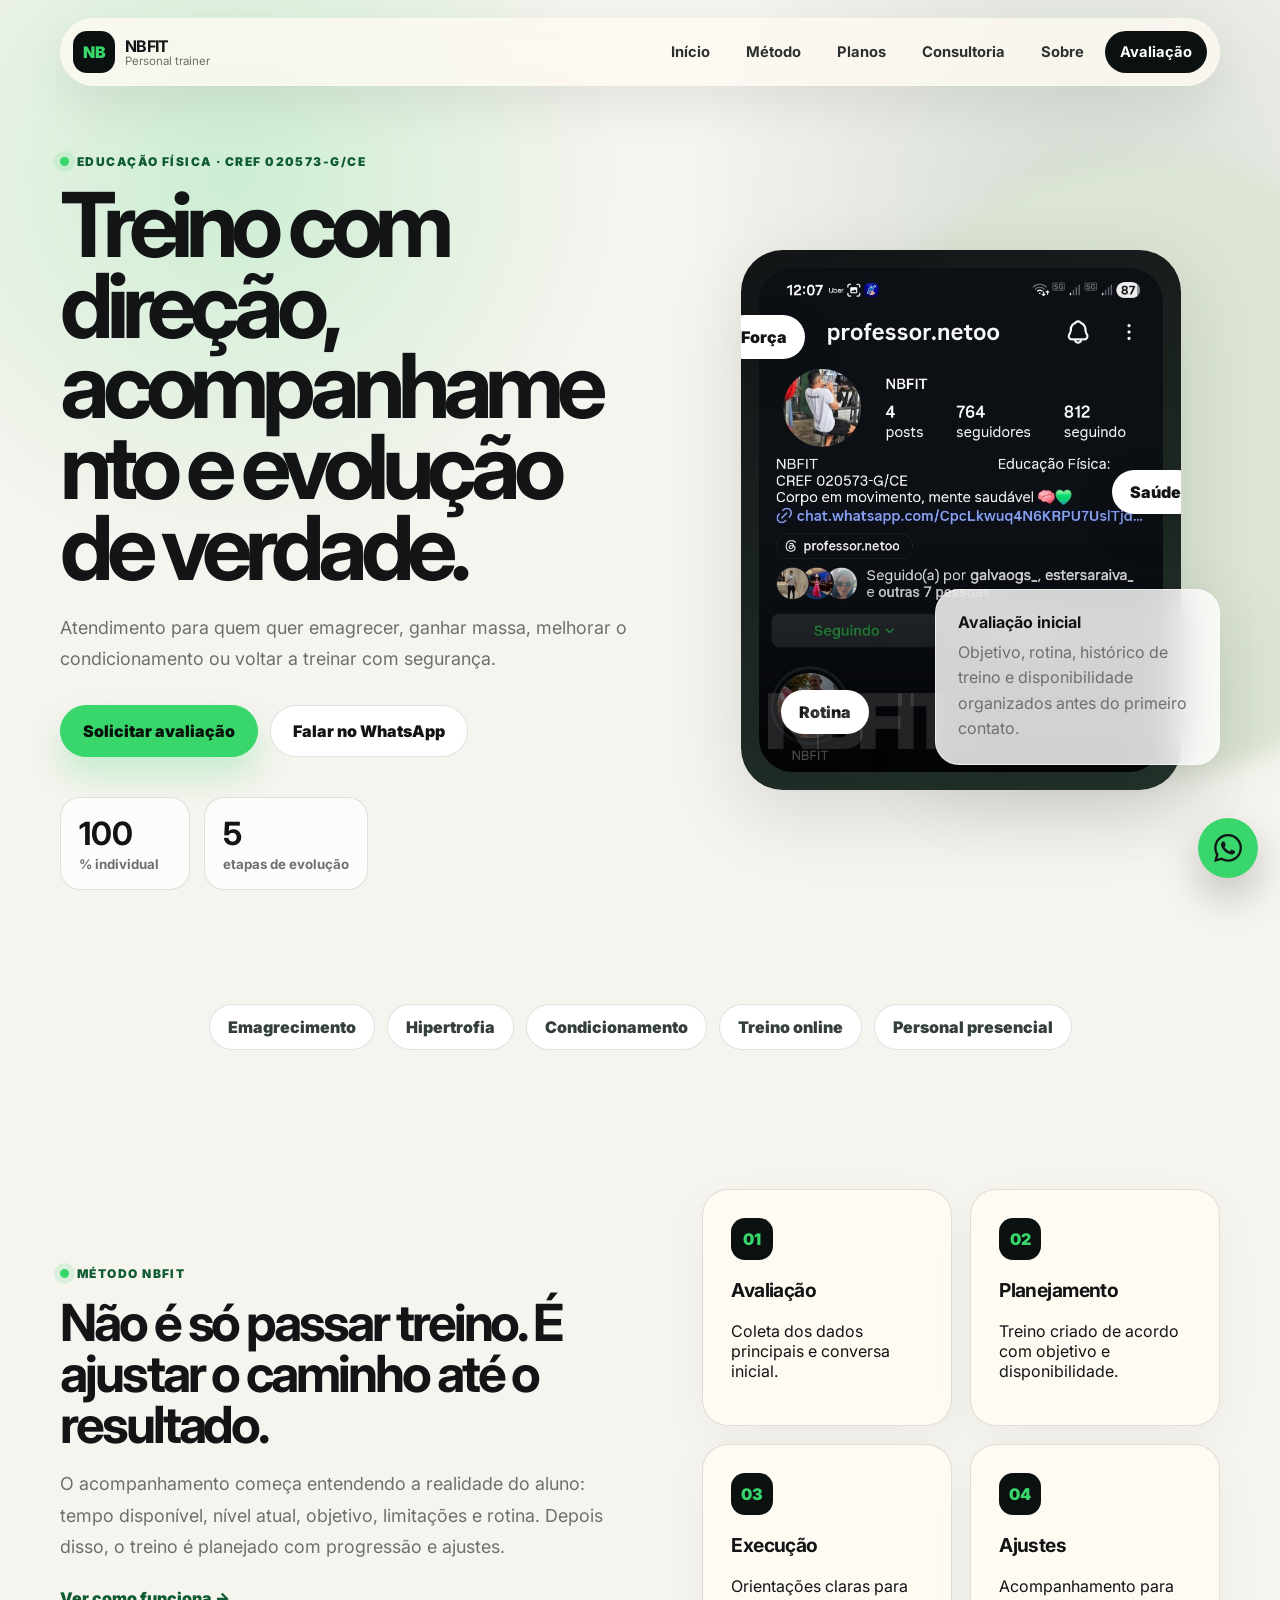
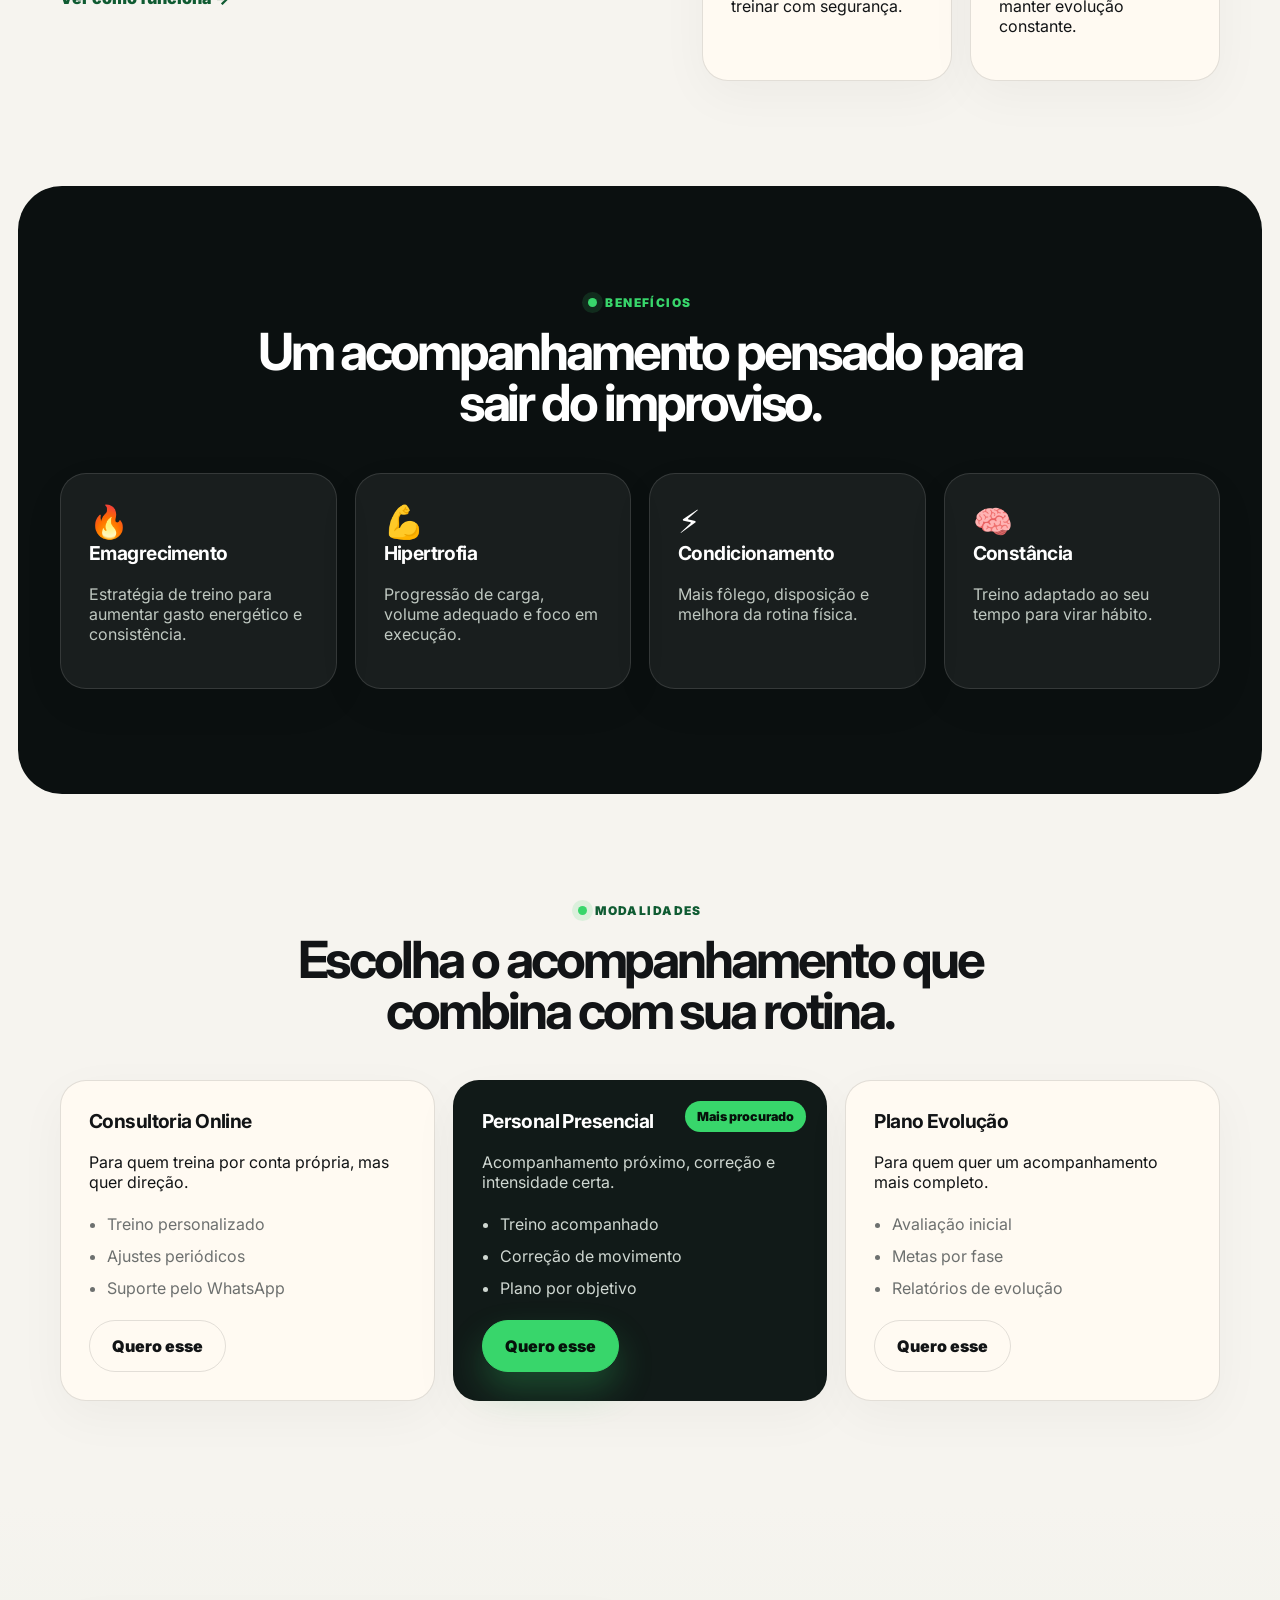
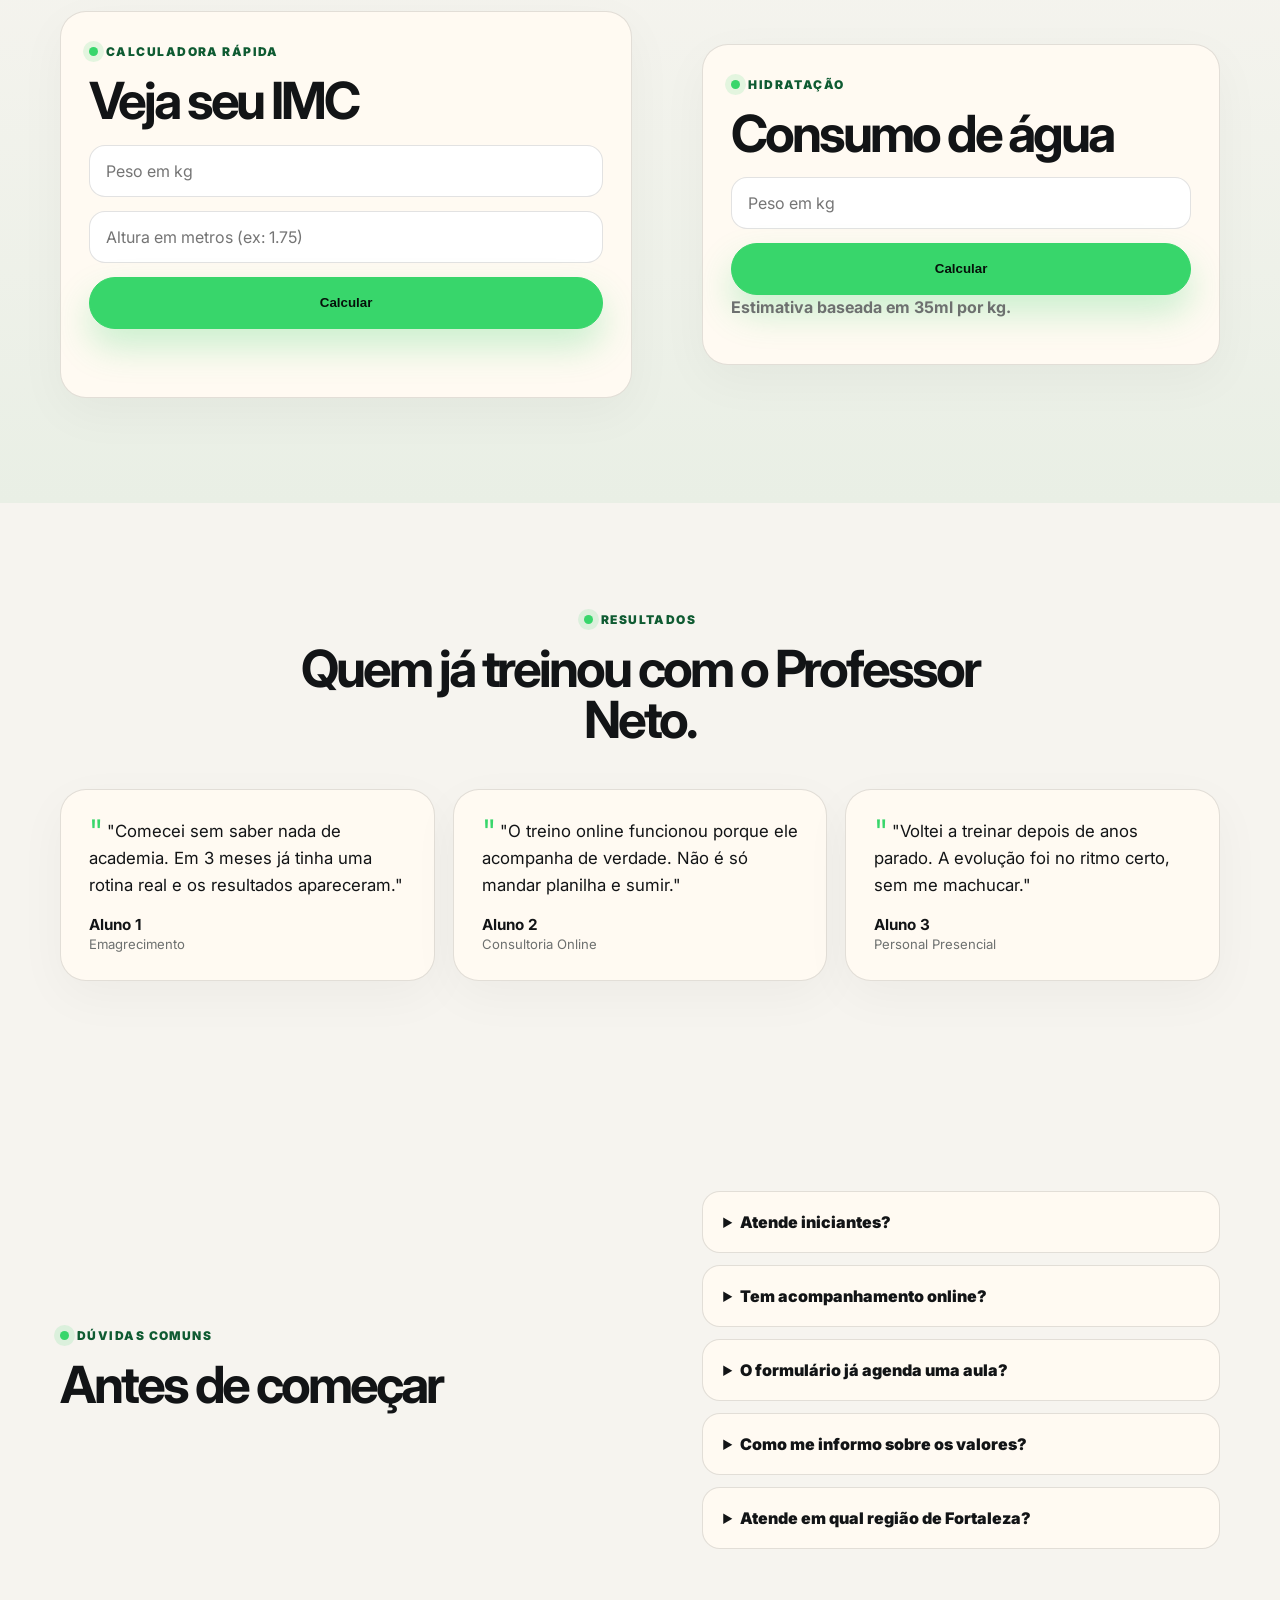
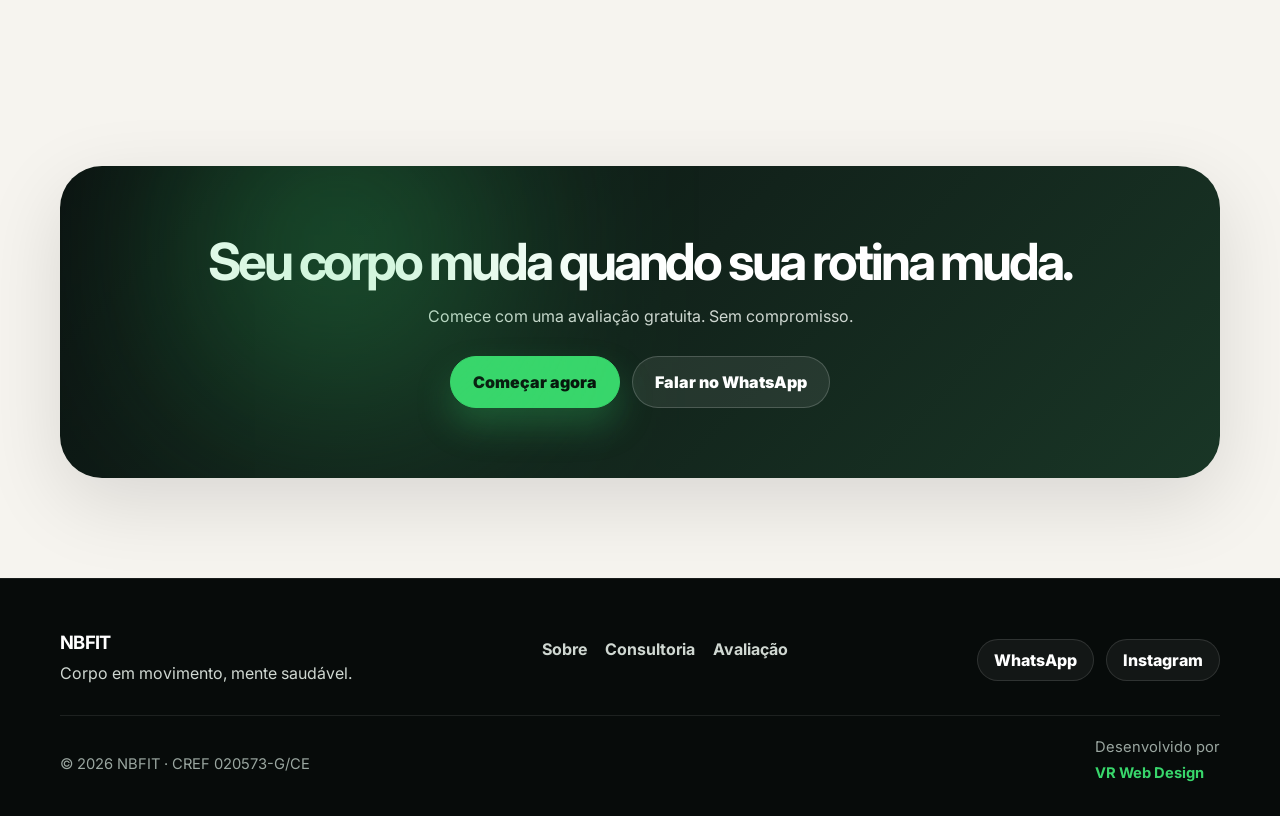
==== commit 8553e4ac: "Remoção de erro" ====
--- a/nbfit-site/index.html
+++ b/nbfit-site/index.html
@@ -46,7 +46,7 @@
           <div class="hero-stats" aria-label="Indicadores">
             <div><strong data-count="100">0</strong><span>% individual</span></div>
             <div><strong data-count="5">0</strong><span>etapas de evolução</span></div>
-            <div><strong data-count="1">0</strong><span>profissional CREF</span></div>
+            
           </div>
         </div>
 
@@ -199,7 +199,7 @@
             <footer><strong>Aluno 3</strong><span>Personal Presencial</span></footer>
           </blockquote>
         </div>
-        <p class="testimonials-note reveal">⚡ Substitua pelos depoimentos reais do Professor Neto — peça para alunos enviarem por WhatsApp.</p>
+       
       </div>
     </section>
 
@@ -224,7 +224,7 @@
             <p>Não. Ele envia suas informações pelo WhatsApp para iniciar a avaliação e o Professor Neto retorna com o direcionamento.</p>
           </details>
           <details>
-            <summary>O valor aparece no site?</summary>
+            <summary>Como me informo sobre os valores?</summary>
             <p>A proposta varia conforme modalidade, frequência e objetivo. O valor é informado após a avaliação.</p>
           </details>
           <details>
--- a/nbfit-site/css/style.css
+++ b/nbfit-site/css/style.css
@@ -80,3 +80,59 @@
   .testimonial-grid { grid-template-columns: 1fr; }
   .footer-content { flex-direction: column; align-items: flex-start; }
 }
+
+/* ==========================================================
+   Correção de overflow / layout solto no mobile
+   ========================================================== */
+
+html { overflow-x: hidden; }
+
+h1, h2, h3 {
+  overflow-wrap: break-word;
+  word-break: break-word;
+  hyphens: auto;
+}
+
+/* Impede que o card "glass" e os orbit-items vazem da tela */
+.hero-card { max-width: 100%; overflow: visible; }
+.profile-orbit { max-width: 100%; }
+.glass { max-width: calc(100% - 24px); box-sizing: border-box; }
+
+@media (max-width: 480px) {
+  .container { width: min(1160px, calc(100% - 28px)); }
+
+  h1 { font-size: 2.35rem; line-height: 1.05; letter-spacing: -.04em; }
+  h2 { font-size: 1.7rem; letter-spacing: -.03em; }
+
+  .hero { padding-top: 110px; }
+  .hero-stats { gap: 10px; }
+  .hero-stats div { min-width: 0; flex: 1 1 calc(50% - 10px); padding: 12px 14px; }
+  .hero-stats strong { font-size: 1.5rem; }
+
+  .hero-card { min-height: auto; }
+  .profile-orbit {
+    width: min(320px, 86vw);
+    height: min(380px, 86vw);
+    margin: 0 auto;
+  }
+  .profile-orbit:after { font-size: 3rem; }
+
+  /* os "orbit-item" usam offsets negativos (-18px) que vazam em telas pequenas */
+  .orbit-item { padding: 9px 13px; font-size: .85rem; }
+  .one { top: 30px; left: 6px; }
+  .two { right: 6px; top: 150px; }
+  .three { left: 18px; bottom: 28px; }
+
+  .glass {
+    position: static;
+    width: 100%;
+    max-width: 100%;
+    margin-top: 16px;
+  }
+
+  .testimonial-card, .steps article, .benefit-card, .price-card, .credential, .tool-card {
+    padding: 20px;
+  }
+
+  .section { padding: 56px 0; }
+}
